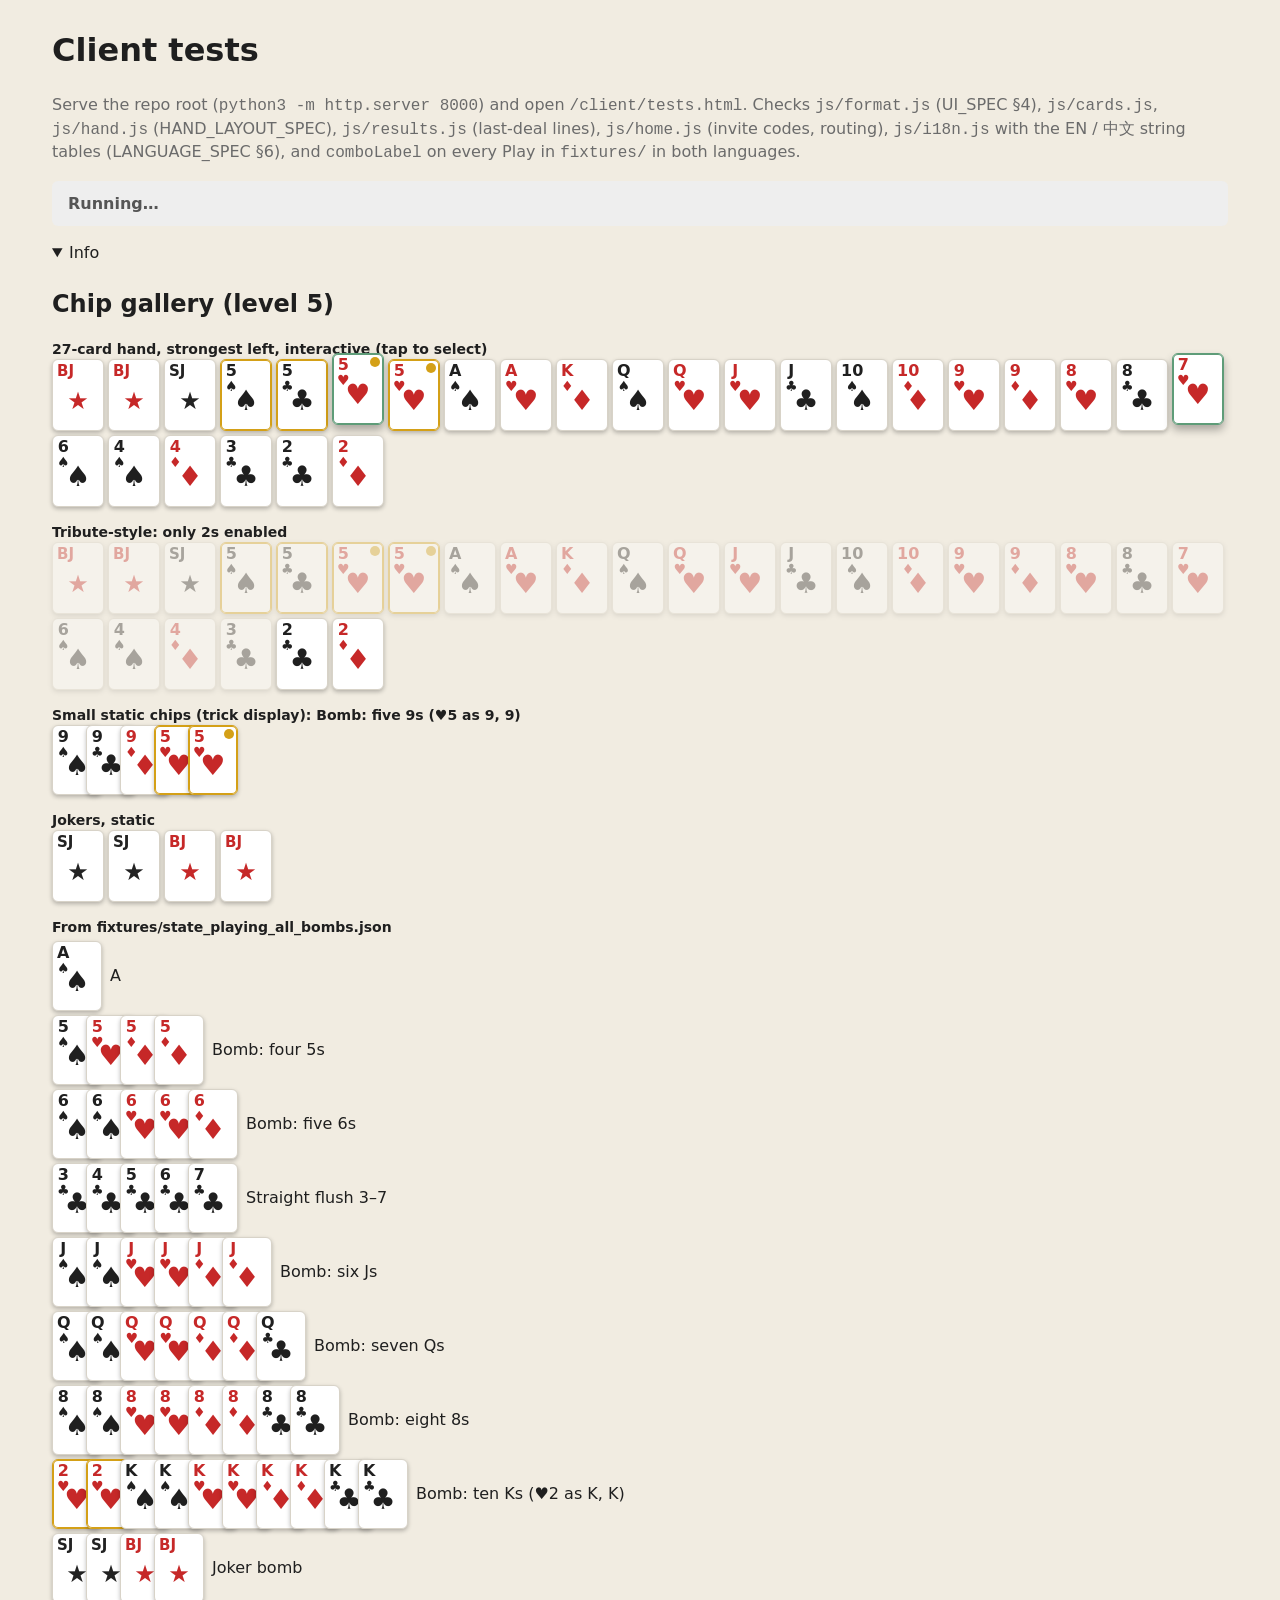
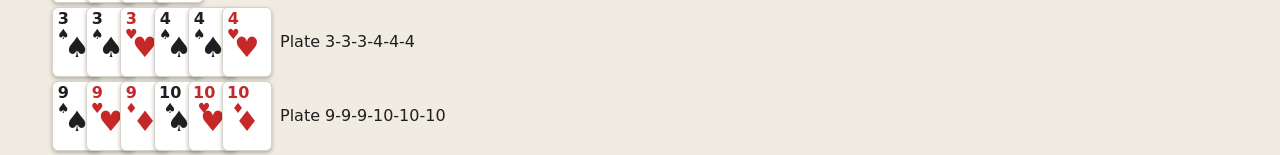
==== client/tests.html @ 1852e893 "Guandan server and web client (v1) A self-hostable Guandan (掼蛋) server: one Rust binary with the bro" ====
<!doctype html>
<html lang="en">
<head>
  <meta charset="utf-8">
  <meta name="viewport" content="width=device-width, initial-scale=1">
  <title>Guandan client tests</title>
  <link rel="stylesheet" href="style.css">
  <style>
    /* tests.html only — not part of the client. */
    #summary { padding: 12px 16px; border-radius: 6px; font-weight: 700; margin-bottom: 12px; }
    #summary.pass { background: #d9f2dc; color: #1b5e20; }
    #summary.fail { background: #fbdada; color: #8e1b1b; }
    #summary.running { background: #eee; color: #555; }
    #failures li { color: #8e1b1b; margin-bottom: 4px; white-space: pre-wrap; word-break: break-word; }
    #info { color: #555; font-size: 13px; }
    #info li { white-space: pre-wrap; word-break: break-word; }
    section.gallery { margin-top: 24px; }
    section.gallery h3 { margin: 16px 0 0; font-size: 14px; }
  </style>
</head>
<body>
<div id="app">
  <h1>Client tests</h1>
  <p class="muted">Serve the repo root (<code>python3 -m http.server 8000</code>) and open
    <code>/client/tests.html</code>. Checks <code>js/format.js</code> (UI_SPEC §4),
    <code>js/cards.js</code>, <code>js/hand.js</code> (HAND_LAYOUT_SPEC), <code>js/results.js</code> (last-deal lines), <code>js/home.js</code> (invite codes, routing), <code>js/i18n.js</code> with the EN / 中文 string tables (LANGUAGE_SPEC §6), and <code>comboLabel</code> on every Play in <code>fixtures/</code> in both languages.</p>
  <div id="summary" class="running">Running…</div>
  <ol id="failures"></ol>
  <details open><summary>Info</summary><ul id="info"></ul></details>
  <section class="gallery" id="gallery"><h2>Chip gallery (level 5)</h2></section>
</div>

<script type="module">
import {
  rankLabel, cardLabel, comboLabel, comboOnlyLabel, dealStartLine, returnsLine, nextActiveSeat, seatName,
  sortHand, sortOrder, isLevelCard, isWildcard, placeLabel, seatAt,
  teamName, seatDirection, cardCorner, teamRelative,
} from "./js/format.js";
import { initLang, getLang, setLang, langTag, t, list } from "./js/i18n.js";
import { EN } from "./js/strings_en.js";
import { ZH } from "./js/strings_zh.js";
import { cardChip, cardRow } from "./js/cards.js";
import {
  reconcileIds, buildLayout, dealKeyOf, groupToggle,
  groupSelected, ungroupSelected, resetGroups, onClassified, onNewState,
} from "./js/hand.js";
import { store } from "./js/store.js";
import { lastDealSummary } from "./js/results.js";
import { parseRoomCode, codeFromInput, routeFromPath, inviteLink, CODE_ALPHABET } from "./js/home.js";

// Every fixture in fixtures/ (see fixtures/README.md). All are scanned for
// Plays and DealStarts; a missing file is reported as a failure — keep this
// list in sync when fixtures are added or renamed.
const FIXTURES = [
  "choose_reading",
  "classified",
  "client_classify",
  "client_choose_seat",
  "client_join",
  "client_join_reconnect",
  "client_pass",
  "client_pay_tribute",
  "client_play",
  "client_play_declared",
  "client_new_match",
  "client_reset_deal",
  "client_return_tribute",
  "client_set_ready",
  "client_take_back",
  "client_update_settings",
  "joined",
  "kicked",
  "rejected",
  "rejected_name_taken",
  "rejected_seats_locked",
  "state_lobby",
  "state_lobby_between_deals",
  "state_lobby_dropped_to_two",
  "state_lobby_match_won",
  "state_lobby_not_ready",
  "state_playing",
  "state_playing_all_bombs",
  "state_playing_anti_tribute",
  "state_playing_can_take_back",
  "state_playing_first_deal",
  "state_playing_lead_jiefeng",
  "state_playing_took_back",
  "state_playing_your_turn",
  "state_tribute",
  "state_tribute_pay",
  "state_tribute_waiting",
];
// Fixtures that must contain at least one Play (or declared combo).
const EXPECT_PLAYS = new Set([
  "choose_reading", "classified", "client_play_declared", "state_playing", "state_playing_all_bombs",
  "state_playing_first_deal", "state_playing_anti_tribute", "state_playing_lead_jiefeng",
  "state_playing_can_take_back", "state_playing_took_back",
  "state_lobby_between_deals", "state_lobby_dropped_to_two", "state_lobby_match_won",
]);
// Exact labels expected somewhere in a fixture (spot checks against real data).
const EXPECT_LABELS = {
  choose_reading: ["Full house, 9s", "Bomb: five 9s (wildcard as 9, 9)"],
  state_playing: ["Pair of 9s"],
  state_playing_all_bombs: [
    "Bomb: four 5s",
    "Straight flush",           // prefix match, see below
    "Bomb: ten Ks (♥2 as K, K)",
    "Joker bomb",
  ],
  state_lobby_between_deals: ["Pair of 7s", "Pair of Ks"],
  state_lobby_match_won: ["Big Joker"],
};

// ---------- tiny assert harness ----------
const failures = [];
const info = [];
let passed = 0;

function eq(actual, expected, what) {
  const a = JSON.stringify(actual);
  const e = JSON.stringify(expected);
  if (a === e) { passed++; return; }
  failures.push(`${what}\n    expected ${e}\n    got      ${a}`);
  console.assert(false, what, { expected, actual });
}
function ok(cond, what) {
  if (cond) { passed++; return; }
  failures.push(what);
  console.assert(false, what);
}

// ---------- builders ----------
const S = (rank, suit) => ({ Standard: { rank, suit } });
const SJ = { Joker: "Small" };
const BJ = { Joker: "Big" };
const R = (rank) => ({ Rank: rank });
const play = (combo, wildcard_as = []) => ({ cards: [], combo, wildcard_as });

// The checks below are in English unless a block says otherwise (the
// Chinese blocks set "zh" and switch back). Never saved to storage.
setLang("en", { save: false });

// ---------- rankLabel / cardLabel ----------
const RANKS = ["Two", "Three", "Four", "Five", "Six", "Seven", "Eight", "Nine", "Ten", "Jack", "Queen", "King", "Ace"];
eq(RANKS.map(rankLabel), ["2", "3", "4", "5", "6", "7", "8", "9", "10", "J", "Q", "K", "A"], "rankLabel all ranks");
eq(cardLabel(S("Ten", "Heart")), "10♥", "cardLabel 10♥");
eq(cardLabel(S("Ace", "Spade")), "A♠", "cardLabel A♠");
eq(cardLabel(S("Three", "Club")), "3♣", "cardLabel 3♣");
eq(cardLabel(S("Queen", "Diamond")), "Q♦", "cardLabel Q♦");
eq(cardLabel(SJ), "SJ", "cardLabel SJ");
eq(cardLabel(BJ), "BJ", "cardLabel BJ");
eq([cardCorner(S("Ten", "Heart")), cardCorner(S("Queen", "Club")), cardCorner(SJ), cardCorner(BJ), cardCorner(null)],
  ["10", "Q", "SJ", "BJ", "?"], "cardCorner: rank / SJ / BJ / unknown");

// ---------- isLevelCard / isWildcard ----------
eq(isLevelCard(S("Five", "Spade"), "Five"), true, "isLevelCard 5♠ @5");
eq(isLevelCard(S("Five", "Heart"), "Five"), true, "isLevelCard 5♥ @5");
eq(isLevelCard(S("Six", "Spade"), "Five"), false, "isLevelCard 6♠ @5");
eq(isLevelCard(SJ, "Five"), false, "isLevelCard SJ @5");
eq(isWildcard(S("Five", "Heart"), "Five"), true, "isWildcard 5♥ @5");
eq(isWildcard(S("Five", "Diamond"), "Five"), false, "isWildcard 5♦ @5");
eq(isWildcard(S("Six", "Heart"), "Five"), false, "isWildcard 6♥ @5");
eq(isWildcard(BJ, "Five"), false, "isWildcard BJ @5");

// ---------- comboLabel: every §4.3 row ----------
const COMBOS = [
  [{ Single: R("Nine") }, "9"],
  [{ Single: R("Ten") }, "10"],
  [{ Single: "SmallJoker" }, "Small Joker"],
  [{ Single: "BigJoker" }, "Big Joker"],
  [{ Pair: R("Nine") }, "Pair of 9s"],
  [{ Pair: "SmallJoker" }, "Pair of Small Jokers"],
  [{ Pair: "BigJoker" }, "Pair of Big Jokers"],
  [{ Triple: "Nine" }, "Three 9s"],
  [{ FullHouse: { triple: "Nine" } }, "Full house, 9s"],
  [{ Straight: { top: "Nine" } }, "Straight 5–9"],
  [{ Straight: { top: "Five" } }, "Straight A–5"],
  [{ Straight: { top: "Six" } }, "Straight 2–6"],
  [{ Straight: { top: "Ace" } }, "Straight 10–A"],
  [{ Tube: { top: "Nine" } }, "Tube 7-7-8-8-9-9"],
  [{ Tube: { top: "Three" } }, "Tube A-A-2-2-3-3"],
  [{ Tube: { top: "Ace" } }, "Tube Q-Q-K-K-A-A"],
  [{ Plate: { top: "Nine" } }, "Plate 8-8-8-9-9-9"],
  [{ Plate: { top: "Two" } }, "Plate A-A-A-2-2-2"],
  [{ Plate: { top: "Ace" } }, "Plate K-K-K-A-A-A"],
  [{ Bomb: { OfAKind: { size: 4, rank: "Nine" } } }, "Bomb: four 9s"],
  [{ Bomb: { OfAKind: { size: 5, rank: "Nine" } } }, "Bomb: five 9s"],
  [{ Bomb: { OfAKind: { size: 10, rank: "Ten" } } }, "Bomb: ten 10s"],
  [{ Bomb: { StraightFlush: { top: "Nine" } } }, "Straight flush 5–9"],
  [{ Bomb: { StraightFlush: { top: "Five" } } }, "Straight flush A–5"],
  [{ Bomb: "Jokers" }, "Joker bomb"],
];
for (const [combo, expected] of COMBOS) {
  eq(comboLabel(play(combo), "Five"), expected, `comboLabel ${JSON.stringify(combo)}`);
  eq(comboOnlyLabel(combo), expected, `comboOnlyLabel ${JSON.stringify(combo)}`);
}
// wildcard_as suffix (§4.3, §3.5 examples)
eq(comboLabel(play({ Straight: { top: "Eight" } }, ["Four"]), "Five"), "Straight 4–8 (♥5 as 4)", "wildcard suffix, one");
eq(comboLabel(play({ Bomb: { OfAKind: { size: 5, rank: "Nine" } } }, ["Nine", "Nine"]), "Five"),
  "Bomb: five 9s (♥5 as 9, 9)", "wildcard suffix, two");
eq(comboLabel(play({ Pair: R("Ten") }, ["Ten"]), "Jack"), "Pair of 10s (♥J as 10)", "wildcard suffix at level J");
eq(comboLabel(play({ Single: R("Four") }, ["Four"]), null), "4 (wildcard as 4)", "wildcard suffix without level");
eq(comboLabel(play({ FullHouse: { triple: "Nine" } }, []), "Five"), "Full house, 9s", "empty wildcard_as → no suffix");
ok(comboLabel(play({ Mystery: 1 }), "Five").includes("?"), "unknown combo → contains ?");

// ---------- seatAt: all 4 seats ----------
const POS = ["bottom", "right", "top", "left"];
eq(POS.map((p) => seatAt(0, p)), [0, 1, 2, 3], "seatAt you=0");
eq(POS.map((p) => seatAt(1, p)), [1, 2, 3, 0], "seatAt you=1");
eq(POS.map((p) => seatAt(2, p)), [2, 3, 0, 1], "seatAt you=2");
eq(POS.map((p) => seatAt(3, p)), [3, 0, 1, 2], "seatAt you=3");

// ---------- placeLabel ----------
eq([0, 1, 2, 3].map(placeLabel), ["1st", "2nd", "3rd", "4th"], "placeLabel");

// ---------- seatName / dealStartLine (§4.4) ----------
const SEATS = [
  { display_name: "Josey", connected: true },
  { display_name: "Alex", connected: true },
  { display_name: "Sam", connected: true },
  { display_name: "Robin", connected: false },
];
eq(seatName(SEATS, 2), "Sam", "seatName from SeatInfo");
eq(seatName(["A", "B", "C", "D"], 3), "D", "seatName from strings");
eq(seatName([{ display_name: null, connected: false }], 0), "Seat 0", "seatName empty seat");
eq(dealStartLine({ FirstDeal: { revealed: S("Seven", "Club"), leader: 2 } }, SEATS),
  "First deal: 7♣ was turned up — Sam holds it and leads.", "dealStartLine FirstDeal");
eq(dealStartLine({ AntiTribute: { leader: 1 } }, SEATS),
  "Anti-tribute (both Big Jokers held) — no tribute. Alex leads.", "dealStartLine AntiTribute");
eq(dealStartLine({ Tribute: { leader: 0, exchanges: [
  { payer: 0, receiver: 1, tribute: SJ, returned: S("Three", "Club") },
  { payer: 2, receiver: 3, tribute: S("Five", "Club"), returned: S("Four", "Diamond") },
] } }, SEATS),
  "Josey paid Alex SJ, got back 3♣; Sam paid Robin 5♣, got back 4♦. Josey leads.", "dealStartLine Tribute (double)");
eq(dealStartLine({ Tribute: { leader: 3, exchanges: [
  { payer: 3, receiver: 0, tribute: BJ, returned: S("Two", "Spade") },
] } }, SEATS),
  "Robin paid Josey BJ, got back 2♠. Robin leads.", "dealStartLine Tribute (single)");

// ---------- returnsLine (GAME_PAGE_V3_SPEC §3) ----------
eq(returnsLine({ Tribute: { leader: 0, exchanges: [
  { payer: 0, receiver: 1, tribute: SJ, returned: S("Three", "Club") },
  { payer: 2, receiver: 3, tribute: S("Five", "Club"), returned: S("Four", "Diamond") },
] } }, SEATS),
  "Returns: Alex → Josey 3♣, Robin → Sam 4♦", "returnsLine double: receiver → payer, returned card");
eq(returnsLine({ Tribute: { leader: 3, exchanges: [
  { payer: 3, receiver: 0, tribute: BJ, returned: S("Two", "Spade") },
] } }, SEATS), "Returns: Josey → Robin 2♠", "returnsLine single");
eq(returnsLine({ FirstDeal: { revealed: S("Seven", "Club"), leader: 2 } }, SEATS), "", "returnsLine FirstDeal → empty");
eq(returnsLine({ AntiTribute: { leader: 1 } }, SEATS), "", "returnsLine AntiTribute → empty");
eq(returnsLine(null, SEATS), "", "returnsLine null → empty");

// ---------- nextActiveSeat (GAME_PAGE_V3_SPEC §4) ----------
{
  const n = (k) => ({ Exact: k });
  eq(nextActiveSeat(0, [n(5), "MoreThanTen", n(3), n(8)], []), 1, "nextActiveSeat: plain seat + 1");
  eq(nextActiveSeat(3, [n(5), n(4), n(3), n(8)], []), 0, "nextActiveSeat: wraps 3 → 0");
  eq(nextActiveSeat(0, [n(5), n(0), n(3), n(8)], [1]), 2, "nextActiveSeat: skips a seat that went out");
  eq(nextActiveSeat(0, [n(5), n(0), n(3), n(8)], []), 2, "nextActiveSeat: 0 cards counts as out");
  eq(nextActiveSeat(0, [n(5), n(4), n(3), n(8)], [1]), 2, "nextActiveSeat: finish order counts as out");
  eq(nextActiveSeat(1, [n(0), n(4), n(0), n(8)], [0, 2]), 3, "nextActiveSeat: skips two");
  eq(nextActiveSeat(1, [n(0), n(4), n(0), n(0)], [0, 2, 3]), null, "nextActiveSeat: nobody else in → null");
  eq(nextActiveSeat(null, [], []), null, "nextActiveSeat: no turn → null");
}

// ---------- sortHand (HAND_LAYOUT_SPEC §2: strongest left) ----------
const HAND = [
  S("Five", "Diamond"), BJ, S("Three", "Club"), S("Ace", "Spade"), S("Five", "Heart"),
  SJ, S("Nine", "Diamond"), S("Two", "Heart"), S("Five", "Spade"), S("Nine", "Spade"), S("Three", "Club"),
];
const labels = (cards) => cards.map(cardLabel);
eq(labels(sortHand(HAND, "Five")),
  ["BJ", "SJ", "5♠", "5♦", "5♥", "A♠", "9♠", "9♦", "3♣", "3♣", "2♥"],
  "sortHand @5: jokers, level cards (wildcard last), then A…2");
eq(labels(sortHand(HAND, "Two")),
  ["BJ", "SJ", "2♥", "A♠", "9♠", "9♦", "5♠", "5♥", "5♦", "3♣", "3♣"], "sortHand @2 (level rank before A)");
eq(labels(sortHand([S("Ten", "Diamond"), S("Ten", "Club"), S("Ten", "Heart"), S("Ten", "Spade")], "Five")),
  ["10♠", "10♥", "10♣", "10♦"], "sortHand within a rank: ♠ ♥ ♣ ♦");
eq(labels(sortHand(HAND, null)),
  ["BJ", "SJ", "A♠", "9♠", "9♦", "5♠", "5♥", "5♦", "3♣", "3♣", "2♥"], "sortHand without a level: natural strength");
eq(sortOrder(HAND, "Five").slice(0, 3), [1, 5, 8], "sortOrder returns indices into the hand");
eq(sortOrder(HAND, "Five").slice(8, 10), [2, 10], "sortOrder stable for duplicates");
eq(sortOrder(HAND, "Five", "runs"), sortOrder(HAND, "Five"), "sortOrder ignores an extra (old mode) argument");
eq(labels(HAND)[0], "5♦", "sortHand does not mutate its input");

// ---------- cards.js (DOM) ----------
{
  const chip = cardChip(S("Five", "Heart"), "Five");
  ok(chip.classList.contains("chip-level") && chip.classList.contains("chip-wild"), "wildcard chip has level + wild classes");
  eq(chip.getAttribute("title"), "wildcard", "wildcard chip tooltip");
  eq(chip.textContent, "5♥♥", "wildcard chip text: corner rank + suit, then the center pip");
  ok(chip.querySelector(".chip-wild-dot") !== null, "wildcard chip has the gold dot");
  const lvl = cardChip(S("Five", "Spade"), "Five");
  ok(lvl.classList.contains("chip-level") && !lvl.classList.contains("chip-wild"), "level chip: gold, no badge");
  ok(lvl.querySelector(".chip-wild-dot") === null, "level chip (not wild): no gold dot");
  ok(cardChip(S("Nine", "Diamond"), "Five").classList.contains("chip-red"), "♦ is red");
  ok(cardChip(S("Nine", "Club"), "Five").classList.contains("chip-black"), "♣ is black");
  ok(cardChip(SJ, "Five").classList.contains("chip-joker-small"), "SJ chip class");
  eq(cardChip(BJ, "Five").textContent, "BJ★", "BJ chip text: corner BJ + center star, no JOKER word");
  ok(cardChip(BJ, "Five").classList.contains("chip-joker-big"), "BJ chip class");
  eq(cardChip(SJ, "Five").tagName, "SPAN", "static chip is a span");

  const toggled = [];
  const row = cardRow(HAND, "Five", {
    selected: new Set([4]),
    enabled: (card, i) => i !== 1,
    onToggle: (i) => toggled.push(i),
    order: sortOrder(HAND, "Five"),
  });
  const buttons = [...row.querySelectorAll("button.chip")];
  eq(buttons.length, HAND.length, "cardRow renders every card as a button");
  eq(buttons.map((b) => b.getAttribute("aria-label").replace(" (wildcard)", "")),
    labels(sortHand(HAND, "Five")), "cardRow follows `order`");
  buttons[buttons.length - 1].click(); // 2♥ (rightmost) = HAND index 7
  eq(toggled, [7], "cardRow onToggle gets the index into cards, not the display position");
  const selected = buttons.filter((b) => b.classList.contains("is-selected")).map((b) => b.getAttribute("aria-label"));
  eq(selected, ["5♥ (wildcard)"], "cardRow selected by index");
  const disabled = buttons.filter((b) => b.disabled).map((b) => b.getAttribute("aria-label"));
  eq(disabled, ["BJ"], "cardRow enabled=false → disabled");
  eq(cardRow([SJ, BJ], null).querySelectorAll("button").length, 0, "cardRow without onToggle is static");
}

// ---------- hand.js: reconcileIds (HAND_LAYOUT_SPEC §3.4) ----------
{
  const H0 = [S("Nine", "Spade"), S("Two", "Club"), S("Nine", "Spade"), BJ];
  const first = reconcileIds([], null, H0, 0);
  eq(first, { ids: ["c0", "c1", "c2", "c3"], nextId: 4 }, "reconcileIds: fresh ids for a new hand");
  // One 9♠ played: the earliest id (c0) stays with the remaining 9♠.
  const H1 = [S("Two", "Club"), S("Nine", "Spade"), BJ];
  eq(reconcileIds(first.ids, H0, H1, 4), { ids: ["c1", "c0", "c3"], nextId: 4 },
    "reconcileIds: duplicate keeps the earliest unmatched id; order follows the new hand");
  // Both 9♠ still there but reordered, plus new cards (an A♥ and a third 9♠).
  const H2 = [S("Nine", "Spade"), BJ, S("Ace", "Heart"), S("Nine", "Spade"), S("Nine", "Spade"), S("Two", "Club")];
  eq(reconcileIds(first.ids, H0, H2, 4), { ids: ["c0", "c3", "c4", "c2", "c5", "c1"], nextId: 6 },
    "reconcileIds: duplicates matched in order, new cards get fresh ids");
  eq(reconcileIds(first.ids, H0, [], 4), { ids: [], nextId: 4 }, "reconcileIds: empty new hand");
  eq(reconcileIds(first.ids, H0, H0, 4).ids, first.ids, "reconcileIds: unchanged hand keeps ids");
}

// ---------- hand.js: buildLayout (§2, §3.2) ----------
{
  // Level Five. Index:    0          1                2                 3   4                 5
  const HL = [S("Three", "Club"), S("Five", "Heart"), S("Ace", "Diamond"), SJ, S("Five", "Diamond"), BJ,
  //  6                 7                 8                  9                 10                 11
    S("Five", "Spade"), S("Two", "Heart"), S("Ace", "Spade"), S("Six", "Club"), S("Three", "Spade"), S("Four", "Diamond")];
  const ids = HL.map((_, i) => `c${i}`);
  const show = (cols) => cols.map((c) => c.kind === "stack"
    ? c.handIndices.map((i) => cardLabel(HL[i])).join(" ")
    : `[${c.groupId}: ${c.handIndices.map((i) => cardLabel(HL[i])).join(" ")}]`);

  eq(show(buildLayout(HL, ids, [], "Five")),
    ["BJ", "SJ", "5♠ 5♦ 5♥", "A♠ A♦", "6♣", "4♦", "3♠ 3♣", "2♥"],
    "buildLayout: BJ, SJ, level stack (♠♥♣♦, wildcard last), then A…2 skipping the level rank");
  ok(buildLayout(HL, ids, [], "Five").every((c) => c.kind === "stack"), "buildLayout: no groups → only stacks");
  eq(show(buildLayout(HL, ids, [], "Two")),
    ["BJ", "SJ", "2♥", "A♠ A♦", "6♣", "5♠ 5♥ 5♦", "4♦", "3♠ 3♣"],
    "buildLayout at level 2: 2s after SJ, 5♥ not a wildcard");
  eq(show(buildLayout(HL, ids, [], "Ace")),
    ["BJ", "SJ", "A♠ A♦", "6♣", "5♠ 5♥ 5♦", "4♦", "3♠ 3♣", "2♥"],
    "buildLayout at level A: A right after SJ, no gap");

  const groups = [
    { groupId: "g1", cardIds: ["c0", "c10", "c7"], bomb: false, requestId: 1 },     // 3 3 2 (oldest non-bomb)
    { groupId: "g2", cardIds: ["c6", "c4", "c1", "c2"], bomb: true, requestId: 2 }, // 5 5 5* A (older bomb)
    { groupId: "g3", cardIds: ["c3", "c5", "gone"], bomb: true, requestId: 3 },     // jokers (newest bomb); unknown id ignored
    { groupId: "g4", cardIds: ["c11"], bomb: null, requestId: 4 },                   // pending → right
    { groupId: "g5", cardIds: ["nope"], bomb: true, requestId: 5 },                  // nothing in hand → no column
  ];
  const cols = buildLayout(HL, ids, groups, "Five");
  eq(show(cols), ["[g3: SJ BJ]", "[g2: A♦ 5♠ 5♦ 5♥]", "A♠", "6♣", "[g1: 2♥ 3♠ 3♣]", "[g4: 4♦]"],
    "buildLayout: bomb groups left (newest first), stacks, other groups right (oldest first); grouped cards leave stacks; "
    + "unclassified groups are one column, weakest on top (level rank above A, wildcard last)");
  const g2 = cols.find((c) => c.groupId === "g2");
  eq([g2.kind, g2.bomb], ["group", true], "buildLayout: group column shape");
  eq(cols.find((c) => c.groupId === "g4").bomb, null, "buildLayout: pending group keeps bomb null");
  eq(Object.keys(g2).sort(), ["bomb", "groupId", "handIndices", "kind", "readings"], "buildLayout: group column fields");
  const all = cols.flatMap((c) => c.handIndices).sort((a, b) => a - b);
  eq(all, HL.map((_, i) => i), "buildLayout: every hand index appears exactly once");
  eq(buildLayout(HL, ids, [{ groupId: "g1", cardIds: ["c0"], bomb: false }, { groupId: "g2", cardIds: ["c0", "c8"], bomb: false }], "Five")
    .filter((c) => c.kind === "group").map((c) => c.handIndices), [[0], [8]], "buildLayout: a card in two groups goes to the first");
  eq(buildLayout([], [], groups, "Five"), [], "buildLayout: empty hand");
}

// ---------- hand.js: order inside a group column (§3.2) ----------
{
  // One group holding the whole hand, classified as `readings`; returns the
  // group column's cards top (base) to bottom.
  const order = (hand, level, readings) => {
    const ids = hand.map((_, i) => `c${i}`);
    const col = buildLayout(hand, ids, [{ groupId: "g1", cardIds: ids, bomb: false, readings }], level)
      .find((c) => c.kind === "group");
    return col.handIndices.map((i) => cardLabel(hand[i])).join(" ");
  };
  const play = (combo, wildcard_as = []) => [{ cards: [], combo, wildcard_as }];

  const fh = [S("Four", "Spade"), S("Nine", "Diamond"), S("Four", "Heart"), S("Nine", "Spade"), S("Nine", "Club")];
  eq(order(fh, "Two", play({ FullHouse: { triple: "Nine" } })), "9♠ 9♣ 9♦ 4♠ 4♥",
    "group order: full house = triple (base) then pair");
  eq(order(fh, "Two", null), "4♠ 4♥ 9♠ 9♣ 9♦", "group order: same cards unclassified → by strength");
  // Level 2: ♥2 stands in for a 9 → it goes with the triple (last, as the wildcard).
  const fhWild = [S("Four", "Club"), S("Two", "Heart"), S("Nine", "Diamond"), S("Four", "Diamond"), S("Nine", "Spade")];
  eq(order(fhWild, "Two", play({ FullHouse: { triple: "Nine" } }, ["Nine"])), "9♠ 9♦ 2♥ 4♣ 4♦",
    "group order: full house wildcard sits with the rank it stands for");
  // Several readings: the first one decides.
  eq(order(fh, "Two", [...play({ FullHouse: { triple: "Nine" } }), ...play({ Bomb: { OfAKind: { size: 5, rank: "Nine" } } })]),
    "9♠ 9♣ 9♦ 4♠ 4♥", "group order: the first reading decides");

  const tube = [S("Five", "Club"), S("Three", "Diamond"), S("Four", "Spade"), S("Five", "Spade"), S("Three", "Heart"), S("Four", "Heart")];
  eq(order(tube, "Two", play({ Tube: { top: "Five" } })), "3♥ 3♦ 4♠ 4♥ 5♠ 5♣", "group order: tube 33-44-55 smallest to biggest");
  const tubeLow = [S("Three", "Club"), S("Ace", "Spade"), S("Two", "Diamond"), S("Three", "Heart"), S("Two", "Spade"), S("Ace", "Club")];
  eq(order(tubeLow, "Nine", play({ Tube: { top: "Three" } })), "A♠ A♣ 2♠ 2♦ 3♥ 3♣", "group order: A-low tube AA-22-33 starts with the A");
  const plateLow = [S("Two", "Club"), S("Ace", "Spade"), S("Two", "Heart"), S("Ace", "Diamond"), S("Two", "Spade"), S("Ace", "Heart")];
  eq(order(plateLow, "Nine", play({ Plate: { top: "Two" } })), "A♠ A♥ A♦ 2♠ 2♥ 2♣", "group order: A-low plate AAA-222 starts with the A");

  const aLow = [S("Three", "Spade"), S("Ace", "Diamond"), S("Five", "Club"), S("Two", "Heart"), S("Four", "Diamond")];
  eq(order(aLow, "Seven", play({ Straight: { top: "Five" } })), "A♦ 2♥ 3♠ 4♦ 5♣", "group order: A-low straight A-2-3-4-5");
  eq(order(aLow, "Seven", null), "2♥ 3♠ 4♦ 5♣ A♦", "group order: same cards unclassified → A last");
  const aHigh = [S("Ace", "Spade"), S("Ten", "Spade"), S("King", "Spade"), S("Jack", "Spade"), S("Queen", "Spade")];
  eq(order(aHigh, "Two", play({ Bomb: { StraightFlush: { top: "Ace" } } })), "10♠ J♠ Q♠ K♠ A♠",
    "group order: straight flush 10-A smallest to biggest");

  // Level 2: 5 6 ♥2 8 9 with ♥2 as the 7.
  const wildRun = [S("Nine", "Spade"), S("Two", "Heart"), S("Five", "Spade"), S("Eight", "Club"), S("Six", "Diamond")];
  eq(order(wildRun, "Two", play({ Straight: { top: "Nine" } }, ["Seven"])), "5♠ 6♦ 2♥ 8♣ 9♠",
    "group order: a wildcard sits at the rank it substitutes (wildcard_as)");
  eq(order(wildRun, "Two", []), "5♠ 6♦ 8♣ 9♠ 2♥", "group order: empty readings → by strength (level 2 above 9)");
  // Level 10: ♥10 plays as itself (wildcard_as empty) → at the 10's place.
  const selfRun = [S("Queen", "Club"), S("Ten", "Heart"), S("Eight", "Spade"), S("Jack", "Diamond"), S("Nine", "Club")];
  eq(order(selfRun, "Ten", play({ Straight: { top: "Queen" } })), "8♠ 9♣ 10♥ J♦ Q♣",
    "group order: a wildcard not in wildcard_as sits at the level rank's place in the run");
  // Tube 99-1010-JJ at level 10 with two wildcards: one as a J, one as itself.
  const twoWild = [S("Jack", "Spade"), S("Ten", "Heart"), S("Nine", "Club"), S("Ten", "Heart"), S("Nine", "Diamond"), S("Ten", "Club")];
  eq(order(twoWild, "Ten", play({ Tube: { top: "Jack" } }, ["Jack"])), "9♣ 9♦ 10♣ 10♥ J♠ 10♥",
    "group order: wildcards consume one wildcard_as entry each; the rest sit at the level rank");

  const mixed = [BJ, S("Five", "Heart"), S("Ace", "Spade"), S("Five", "Spade"), S("Two", "Club"), SJ, S("Five", "Diamond")];
  const byStrength = "2♣ A♠ 5♠ 5♦ 5♥ SJ BJ";
  eq(order(mixed, "Five", null), byStrength, "group order: unclassified (readings null) → 2 … A, level (♠♥♣♦, wildcard last), SJ, BJ");
  eq(order(mixed, "Five", []), byStrength, "group order: not a legal combo (empty readings) → by strength");
  eq(order([S("Nine", "Diamond"), S("Nine", "Spade")], "Five", play({ Pair: { Rank: "Nine" } })), "9♠ 9♦",
    "group order: other combos → by strength, ♠ before ♦");
}

// ---------- hand.js: dealKeyOf ----------
const inGame = (phase) => ({
  type: "State", your_seat: 0, seats: [],
  room: { InGame: { team_levels: ["Five", "Three"], a_attempts: [0, 0], declaring: "A", card_counts: [27, 27, 27, 27], phase } },
});
{
  const tribute = inGame({ Tribute: { your_hand: [], level: "Five", your_task: null, duties: [
    { payer: 2, receiver: 3, paid: true, tribute: null, returned: false },
    { payer: 0, receiver: 1, paid: false, tribute: null, returned: false },
  ] } });
  const playingSameDeal = inGame({ Playing: { your_hand: [], level: "Five", turn: 0, trick: [], last_trick: null, finish_order: [],
    deal_start: { Tribute: { exchanges: [
      { payer: 0, receiver: 1, tribute: SJ, returned: S("Three", "Club") },
      { payer: 2, receiver: 3, tribute: S("Five", "Club"), returned: S("Four", "Diamond") },
    ], leader: 0 } } } });
  const k = dealKeyOf(tribute);
  ok(typeof k === "string" && k.length > 0, "dealKeyOf Tribute → string");
  eq(dealKeyOf(playingSameDeal), k, "dealKeyOf: Tribute and Playing of the same deal share a key");
  eq(dealKeyOf(structuredClone(playingSameDeal)), k, "dealKeyOf is stable");
  const firstDeal = inGame({ Playing: { your_hand: [], level: "Two", turn: 0, trick: [], last_trick: null, finish_order: [],
    deal_start: { FirstDeal: { revealed: S("Seven", "Club"), leader: 2 } } } });
  const anti = inGame({ Playing: { your_hand: [], level: "Five", turn: 0, trick: [], last_trick: null, finish_order: [],
    deal_start: { AntiTribute: { leader: 1 } } } });
  ok(new Set([k, dealKeyOf(firstDeal), dealKeyOf(anti)]).size === 3, "dealKeyOf: different deal starts → different keys");
  const antiNext = structuredClone(anti);
  antiNext.room.InGame.team_levels = ["Seven", "Three"];
  ok(dealKeyOf(antiNext) !== dealKeyOf(anti), "dealKeyOf: same deal_start, different team levels → different key");
  eq(dealKeyOf({ type: "State", room: { Lobby: {} } }), null, "dealKeyOf Lobby → null");
  eq(dealKeyOf(null), null, "dealKeyOf null");
}

// ---------- hand.js: groupToggle (GAME_PAGE_V3_SPEC §2, group edge tap) ----------
{
  const sorted = (set) => [...set].sort((a, b) => a - b);
  const before = new Set([1]);
  eq(sorted(groupToggle(before, [3, 4, 5])), [1, 3, 4, 5], "groupToggle: none selected → adds all, keeps the rest");
  eq(sorted(before), [1], "groupToggle does not mutate its input");
  eq(sorted(groupToggle(new Set([1, 4]), [3, 4, 5])), [1, 3, 4, 5], "groupToggle: some selected → selects all");
  eq(sorted(groupToggle(new Set([1, 3, 4, 5]), [3, 4, 5])), [1], "groupToggle: all selected → deselects them only");
  eq(sorted(groupToggle(new Set([2]), [])), [2], "groupToggle: no usable cards → unchanged");
}

// ---------- hand.js: group state ops (store + sessionStorage) ----------
// Not connected, so send() only logs each Classify (dir "out (dropped…)");
// the tests read them back from store.log. The store is restored afterwards.
{
  const saved = {
    state: store.state, selected: store.selected, handIds: store.handIds, nextCardId: store.nextCardId,
    groups: store.groups, dealKey: store.dealKey, nextRequestId: store.nextRequestId, log: store.log, toast: store.toast,
  };
  const clearSaved = () => { try { sessionStorage.removeItem("guandan.hand"); } catch { /* ignore */ } };
  clearSaved();
  const playing = (hand, levels = ["Five", "Three"]) => {
    const s = inGame({ Playing: { your_hand: hand, level: "Five", turn: 0, trick: [], last_trick: null, finish_order: [],
      deal_start: { AntiTribute: { leader: 0 } } } });
    s.room.InGame.team_levels = levels;
    return s;
  };
  const sent = () => store.log.filter((l) => l.msg?.type === "Classify").map((l) => l.msg);
  // What net.js will do (H3): store.state = next, then onNewState(prev, next).
  const apply = (next) => { const prev = store.state; store.state = next; onNewState(prev, next); };
  const bombReading = { cards: [], combo: { Bomb: { OfAKind: { size: 4, rank: "Nine" } } }, wildcard_as: [] };

  // hand: 0:9♠ 1:9♥ 2:9♣ 3:9♦ 4:3♣ 5:3♣ 6:BJ
  const hand0 = [S("Nine", "Spade"), S("Nine", "Heart"), S("Nine", "Club"), S("Nine", "Diamond"), S("Three", "Club"), S("Three", "Club"), BJ];
  store.state = null; store.selected = new Set(); store.log = [];
  store.handIds = []; store.groups = []; store.dealKey = null; store.nextCardId = 0; store.nextRequestId = 1;
  apply(playing(hand0));
  eq(store.handIds, ["c0", "c1", "c2", "c3", "c4", "c5", "c6"], "onNewState: new deal → fresh ids");
  eq(store.dealKey, dealKeyOf(playing(hand0)), "onNewState sets dealKey");

  store.selected = new Set([0, 1, 2, 3]);
  groupSelected();
  eq(store.groups.map((g) => [g.groupId, g.cardIds, g.bomb, g.requestId]), [["g1", ["c0", "c1", "c2", "c3"], null, 1]],
    "groupSelected creates a pending group");
  eq(store.selected.size, 0, "groupSelected clears the selection");
  eq(sent(), [{ type: "Classify", request_id: 1, cards: hand0.slice(0, 4) }], "groupSelected sends Classify with the group's cards");

  store.selected = new Set([4, 5]); // the two 3♣
  groupSelected();
  onClassified({ type: "Classified", request_id: 1, readings: [bombReading] });
  onClassified({ type: "Classified", request_id: 2, readings: [{ cards: [], combo: { Pair: { Rank: "Three" } }, wildcard_as: [] }] });
  eq(store.groups.map((g) => [g.groupId, g.bomb]), [["g1", true], ["g2", false]], "onClassified: a Bomb reading → bomb true, else false");
  eq(store.groups[1].readings.length, 1, "onClassified stores the readings");
  eq(buildLayout(hand0, store.handIds, store.groups, "Five").map((c) => c.groupId ?? "stack"),
    ["g1", "stack", "g2"], "layout from the store: bomb group left, other group right");

  // 9♦ (from g1) + one 3♣ (from g2) regrouped: both source groups break up,
  // only the selected cards form the new group, nothing is re-classified.
  store.selected = new Set([3, 4]);
  groupSelected();
  eq(store.groups.map((g) => [g.groupId, g.cardIds, g.bomb, g.requestId]), [["g3", ["c3", "c4"], null, 3]],
    "groupSelected breaks up every group a selected card came from");
  eq(sent().map((m) => m.request_id), [1, 2, 3], "groupSelected classifies only the new group");
  eq(buildLayout(hand0, store.handIds, store.groups, "Five").map((c) => c.kind === "stack" ? c.handIndices : c.groupId),
    [[6], [0, 1, 2], [5], "g3"], "broken-up groups' other cards go back to their stacks");
  onClassified({ type: "Classified", request_id: 1, readings: [bombReading] });
  eq(store.groups[0].bomb, null, "onClassified ignores a reply for a broken-up group");
  onClassified({ type: "Classified", request_id: 3, readings: [] });
  eq([store.groups[0].bomb, store.groups[0].readings], [false, []], "onClassified: empty readings → bomb false");

  store.selected = new Set([0, 1, 2]); // 9♠ 9♥ 9♣, none grouped
  groupSelected();
  eq(store.groups.map((g) => [g.groupId, g.cardIds]), [["g3", ["c3", "c4"]], ["g4", ["c0", "c1", "c2"]]],
    "groupSelected leaves groups without a selected card alone");
  onClassified({ type: "Classified", request_id: 4, readings: [{ cards: [], combo: { Triple: "Nine" }, wildcard_as: [] }] });

  // 9♥ and one 3♣ are played: g4 (had 9♥) breaks up; g3 keeps both its cards
  // (the played 3♣ was the other, identical one); nothing is re-classified.
  const before = sent().length;
  const hand1 = [S("Nine", "Spade"), S("Nine", "Club"), S("Nine", "Diamond"), S("Three", "Club"), BJ];
  apply(playing(hand1));
  eq(store.handIds, ["c0", "c2", "c3", "c4", "c6"], "onNewState reconciles ids (earliest duplicate id kept)");
  eq(store.groups.map((g) => [g.groupId, g.cardIds]), [["g3", ["c3", "c4"]]], "onNewState breaks up a group that lost a card");
  eq(sent().length, before, "onNewState sends no Classify");
  eq(buildLayout(hand1, store.handIds, store.groups, "Five").map((c) => c.kind === "stack" ? c.handIndices : c.groupId),
    [[4], [0, 1], "g3"], "the broken-up group's remaining cards are back in their stack");

  store.selected = new Set([0, 1]); // 9♠ 9♣
  groupSelected();
  onClassified({ type: "Classified", request_id: store.groups[1].requestId,
    readings: [{ cards: [], combo: { Pair: { Rank: "Nine" } }, wildcard_as: [] }] });

  // Page refresh: fresh store, same deal → restored from sessionStorage.
  const snapshot = JSON.stringify(store.groups.map((g) => [g.groupId, g.cardIds, g.bomb]));
  store.state = null; store.handIds = []; store.groups = []; store.dealKey = null; store.nextCardId = 0; store.nextRequestId = 1;
  apply(playing(hand1));
  eq(JSON.stringify(store.groups.map((g) => [g.groupId, g.cardIds, g.bomb])), snapshot, "refresh restores groups for the same deal");
  eq(store.handIds, ["c0", "c2", "c3", "c4", "c6"], "refresh restores card ids");
  eq(store.nextCardId, 7, "refresh restores the card id counter");
  ok(store.nextRequestId > Math.max(...store.groups.map((g) => g.requestId ?? 0)), "refresh keeps request ids ahead of restored ones");

  const firstGroup = store.groups[0].groupId;
  store.selected = new Set([4]); // BJ, not grouped
  ungroupSelected();
  eq(store.groups.length, 2, "ungroupSelected with no grouped card selected changes nothing");
  store.selected = new Set([0, 4]); // 9♠ is in the second group
  ungroupSelected();
  eq(store.groups.map((g) => g.groupId), [firstGroup], "ungroupSelected dissolves the group containing a selected card");
  eq(store.selected.size, 0, "ungroupSelected clears the selection");
  store.selected = new Set([1]);
  resetGroups();
  eq([store.groups.length, [...store.selected]], [0, [1]], "resetGroups dissolves all, keeps the selection");

  store.selected = new Set([0]);
  groupSelected();
  apply(playing(hand1, ["Seven", "Three"])); // next deal (different key)
  eq([store.groups.length, store.handIds], [0, ["c0", "c1", "c2", "c3", "c4"]], "new deal resets groups and ids");
  store.selected = new Set([0]);
  groupSelected();
  // Every deal ends in the lobby (LOBBY_FLOW_SPEC §6.1): that resets the hand.
  apply({ type: "State", your_seat: 0, seats: [], room: { Lobby: { ready: [false, false, false, false] } } });
  eq([store.dealKey, store.groups.length, store.handIds.length], [null, 0, 0], "Lobby: everything reset");
  apply(playing(hand1, ["Seven", "Three"])); // same key as before the lobby (e.g. a reset deal)
  eq(store.groups.length, 0, "Lobby → Playing starts fresh (storage was cleared)");

  clearSaved();
  Object.assign(store, saved);
}

// ---------- comboLabel on every Play in the fixtures ----------

// Collect every Play ({cards, combo, wildcard_as}) and every non-null
// `declared` Combo in a JSON value, with the nearest known deal level.
function collectPlays(node, level, path, out) {
  if (Array.isArray(node)) {
    node.forEach((v, i) => collectPlays(v, level, `${path}[${i}]`, out));
    return out;
  }
  if (!node || typeof node !== "object") return out;
  if (typeof node.level === "string") level = node.level;
  const before = node.summary && node.summary.before;
  if (before && Array.isArray(before.team_levels)) {
    level = before.team_levels[before.declaring === "B" ? 1 : 0] ?? level;
  }
  if (Array.isArray(node.cards) && "combo" in node && Array.isArray(node.wildcard_as)) {
    out.push({ play: node, level, path });
  }
  if (Array.isArray(node.cards) && node.declared && typeof node.declared === "object") {
    out.push({ play: { cards: node.cards, combo: node.declared, wildcard_as: [] }, level, path: `${path}.declared` });
  }
  for (const [k, v] of Object.entries(node)) collectPlays(v, level, `${path}.${k}`, out);
  return out;
}

// Self-check of the walker on a hand-made message (TECH_SPEC §4 examples).
{
  const sample = {
    type: "State",
    room: { InGame: { phase: { Playing: {
      level: "Five",
      trick: [
        { Played: { seat: 1, play: { cards: [S("Nine", "Spade"), S("Nine", "Club")], combo: { Pair: R("Nine") }, wildcard_as: [] } } },
        { Passed: { seat: 2 } },
      ],
    } } } },
  };
  const found = collectPlays(sample, null, "$", []);
  eq(found.map((f) => [f.path, f.level]), [["$.room.InGame.phase.Playing.trick[0].Played.play", "Five"]], "walker finds a nested Play + level");
  const reading = {
    type: "ChooseReading", cards: [],
    options: [
      { cards: [], combo: { FullHouse: { triple: "Nine" } }, wildcard_as: [] },
      { cards: [], combo: { Bomb: { OfAKind: { size: 5, rank: "Nine" } } }, wildcard_as: ["Nine", "Nine"] },
    ],
  };
  eq(collectPlays(reading, null, "$", []).length, 2, "walker finds ChooseReading options");
  const declared = { type: "Play", cards: [], declared: { Bomb: { OfAKind: { size: 5, rank: "Nine" } } } };
  eq(collectPlays(declared, null, "$", []).length, 1, "walker finds a declared combo");
  eq(collectPlays({ type: "Play", cards: [], declared: null }, null, "$", []).length, 0, "walker skips declared: null");
  const over = { summary: { before: { team_levels: ["Two", "Five"], declaring: "B" } },
    final_trick: [{ Played: { seat: 3, play: { cards: [BJ], combo: { Single: "BigJoker" }, wildcard_as: [] } } }] };
  eq(collectPlays(over, null, "$", [])[0].level, "Five", "walker derives level from summary.before");
}

async function checkFixtures() {
  for (const name of FIXTURES) {
    const url = new URL(`../fixtures/${name}.json`, document.baseURI);
    let json;
    try {
      const res = await fetch(url, { cache: "no-store" });
      if (!res.ok) {
        failures.push(`fixture missing: ${name}.json (HTTP ${res.status})`);
        continue;
      }
      json = JSON.parse(await res.text());
    } catch (e) {
      failures.push(`fixture ${name}.json could not be loaded/parsed: ${e.message}`);
      continue;
    }
    const plays = collectPlays(json, null, "$", []);
    info.push(`${name}.json: ${plays.length} play(s)`);
    if (EXPECT_PLAYS.has(name)) ok(plays.length > 0, `fixture ${name}.json: expected at least one Play, found none`);
    const labelsHere = [];
    if (name === "state_playing_all_bombs") galleryPlays(name, plays);
    for (const { play: p, level, path } of plays) {
      const label = comboLabel(p, level);
      labelsHere.push(label);
      ok(isClean(label), `fixture ${name}.json ${path}: comboLabel → ${JSON.stringify(label)} for ${JSON.stringify(p.combo)}`);
      info.push(`  ${path}: ${label}   [${p.cards.map(cardLabel).join(" ")}]`);
      for (const c of p.cards) ok(isClean(cardLabel(c)), `fixture ${name}.json ${path}: cardLabel ${JSON.stringify(c)}`);
    }
    for (const want of EXPECT_LABELS[name] || []) {
      ok(labelsHere.some((l) => l === want || l.startsWith(want + " ")),
        `fixture ${name}.json: expected a play labelled ${JSON.stringify(want)}; got ${JSON.stringify(labelsHere)}`);
    }
    // dealStartLine on every real DealStart.
    for (const { dealStart, seats, path } of collectDealStarts(json, null, "$", [])) {
      const line = dealStartLine(dealStart, seats);
      ok(isClean(line) && !line.includes("Seat "), `fixture ${name}.json ${path}: dealStartLine → ${JSON.stringify(line)}`);
      info.push(`  ${path}: ${line}`);
      // The returns notice (GAME_PAGE_V3_SPEC §3): only for a tribute deal.
      const returns = returnsLine(dealStart, seats);
      if (dealStart.Tribute) {
        ok(isClean(returns) && !returns.includes("Seat "), `fixture ${name}.json ${path}: returnsLine → ${JSON.stringify(returns)}`);
      } else {
        eq(returns, "", `fixture ${name}.json ${path}: returnsLine is empty without a tribute`);
      }
    }
  }
}

const isClean = (s) => typeof s === "string" && s.length > 0 && !s.includes("?") && !s.includes("undefined");

// Every `deal_start` in a JSON value, with the nearest `seats` array.
function collectDealStarts(node, seats, path, out) {
  if (Array.isArray(node)) {
    node.forEach((v, i) => collectDealStarts(v, seats, `${path}[${i}]`, out));
    return out;
  }
  if (!node || typeof node !== "object") return out;
  if (Array.isArray(node.seats)) seats = node.seats;
  if (node.deal_start) out.push({ dealStart: node.deal_start, seats, path: `${path}.deal_start` });
  for (const [k, v] of Object.entries(node)) collectDealStarts(v, seats, `${path}.${k}`, out);
  return out;
}

// ---------- chip gallery (visual check, not asserted) ----------
function gallery() {
  const g = document.getElementById("gallery");
  const h = (t) => { const e = document.createElement("h3"); e.textContent = t; return e; };
  const full = [
    S("Three", "Club"), S("Four", "Diamond"), S("Four", "Spade"), S("Seven", "Heart"), S("Nine", "Heart"),
    S("Nine", "Diamond"), S("Ten", "Spade"), S("Jack", "Club"), S("Queen", "Heart"), S("King", "Diamond"),
    S("Ace", "Spade"), S("Ace", "Heart"), S("Two", "Club"), S("Two", "Diamond"), S("Six", "Spade"),
    S("Eight", "Club"), S("Eight", "Heart"), S("Ten", "Diamond"), S("Jack", "Heart"), S("Queen", "Spade"),
    S("Five", "Club"), S("Five", "Heart"), S("Five", "Heart"), S("Five", "Spade"), SJ, BJ, BJ,
  ];
  const sel = new Set([3, 21]);
  const holder = document.createElement("div");
  const draw = () => {
    holder.replaceChildren(cardRow(full, "Five", {
      selected: sel,
      onToggle: (i) => { sel.has(i) ? sel.delete(i) : sel.add(i); draw(); },
      order: sortOrder(full, "Five"),
    }));
  };
  draw();
  g.append(h("27-card hand, strongest left, interactive (tap to select)"), holder);
  g.append(h("Tribute-style: only 2s enabled"),
    cardRow(full, "Five", { enabled: (c) => c.Standard && c.Standard.rank === "Two", onToggle: () => {}, order: sortOrder(full, "Five") }));
  g.append(h("Small static chips (trick display): Bomb: five 9s (♥5 as 9, 9)"),
    cardRow([S("Nine", "Spade"), S("Nine", "Club"), S("Nine", "Diamond"), S("Five", "Heart"), S("Five", "Heart")], "Five", { small: true }));
  g.append(h("Jokers, static"), cardRow([SJ, SJ, BJ, BJ], "Five"));
}

// Real plays from a fixture, as small chips + label (visual check).
function galleryPlays(name, plays) {
  const g = document.getElementById("gallery");
  const h = document.createElement("h3");
  h.textContent = `From fixtures/${name}.json`;
  g.append(h);
  for (const { play: p, level } of plays) {
    const line = document.createElement("div");
    line.style.cssText = "display:flex;gap:8px;align-items:center;flex-wrap:wrap;margin-top:4px";
    const text = document.createElement("span");
    text.textContent = comboLabel(p, level);
    line.append(cardRow(p.cards, level, { small: true }), text);
    g.append(line);
  }
}

// onClassified with the real server reply (fixtures/classified.json: 5♥ 5♥
// 9♠ 9♦ 9♦ at level 5 → full house or five-9s bomb) → the group is a bomb.
async function checkClassifiedFixture() {
  const [classify, classified] = await Promise.all(["client_classify", "classified"].map(async (name) =>
    (await fetch(new URL(`../fixtures/${name}.json`, document.baseURI), { cache: "no-store" })).json()));
  const saved = { groups: store.groups, dealKey: store.dealKey };
  store.dealKey = null; // persist() then only clears storage
  store.groups = [
    { groupId: "g1", cardIds: ["a"], bomb: null, readings: null, requestId: classify.request_id },
    { groupId: "g2", cardIds: ["b"], bomb: null, readings: null, requestId: classify.request_id + 1 },
  ];
  eq(classified.request_id, classify.request_id, "classified.json answers client_classify.json");
  onClassified(classified);
  eq(store.groups.map((g) => g.bomb), [true, null], "onClassified(classified.json): full house or bomb → bomb true; other group untouched");
  eq(store.groups[0].readings.length, 2, "onClassified(classified.json) keeps both readings");
  Object.assign(store, saved);
}

// ---------- teamName / teamRelative / seatDirection (LOBBY_LOOK_SPEC §1, LANGUAGE_SPEC §1) ----------
{
  eq([teamName("A"), teamName("B")], ["North-South", "East-West"], "teamName A/B");
  eq([teamRelative("A", "A"), teamRelative("B", "A"), teamRelative("A", "B"), teamRelative("B", "B")],
    ["Us", "Them", "Them", "Us"], "teamRelative: your team → Us, the other → Them");
  eq([0, 1, 2, 3].map(seatDirection), ["South", "East", "North", "West"], "seatDirection 0..3 (counterclockwise play)");
  eq([teamName("C"), seatDirection(4), teamRelative("C", "A")], ["?", "?", "?"],
    "team / direction helpers: unknown → ?");
  // A seat's direction belongs to its team's name (0 & 2 → A, 1 & 3 → B).
  ok([0, 1, 2, 3].every((seat) => teamName(seat % 2 === 0 ? "A" : "B").includes(seatDirection(seat))),
    "seatDirection matches its team's teamName");
}

// ---------- i18n: the string tables (LANGUAGE_SPEC §4.2, §6) ----------

// A sample of the parameters each function-valued key takes (the English
// counterpart's), used to call it in both languages. Keep in step with
// strings_en.js: a function key without a sample fails below.
const T = "North-South";
const STRING_SAMPLES = {
  "common.aTries": { n: 1 },
  "main.lookingFor": { code: "XYZ234" },
  "main.joiningAs": { name: "Josey" },
  "home.errCodeInvalid": { typed: "abc", length: 6 },
  "gone.noGame": { code: "XYZ234" },
  "lobby.waitingMore": { n: 2 },
  "lobby.notReady": { names: ["foo", "qux"] },
  "results.matchWon": { team: T },
  "results.wins": { team: T, finish: "1-2" },
  "results.finalDeal": { headline: "Team North-South wins 1-2" },
  "results.place": { name: "Alex", place: "1st" },
  "results.places": { places: ["Alex 1st", "Sam 2nd"] },
  "results.placesParen": { places: "Alex 1st, Sam 2nd" },
  "results.level": { team: T, from: "6", to: "8" },
  "results.levelYours": { team: T, from: "6", to: "8" },
  "results.droppedToTwo": { team: T },
  "results.aAttemptFailed": { team: T, n: 2 },
  "table.sideAria": { team: T, mine: true, level: "8", declaring: true, tries: 1 },
  "table.pennantTitle": { level: "5" },
  "table.pennantAria": { level: "5" },
  "table.you": { name: "Josey" },
  "table.leads": { name: "Josey" },
  "table.jiefeng": { a: "Josey", b: "Sam" },
  "play.waitingFor": { name: "Josey" },
  "play.selected": { n: 3 },
  "tribute.taskPay": { name: "Alex" },
  "tribute.taskReturn": { name: "Alex" },
  "tribute.waitingPay": { names: "Josey and Sam" },
  "tribute.waitingReturn": { names: "Alex" },
  "cards.wildcardAria": { card: "5♥" },
  "net.tookBack": { name: "Josey" },
  "team.named": { team: T },
  "seat.fallback": { n: 3 },
  "combo.plural": { rank: "9" },
  "combo.pair": { face: "9s" },
  "combo.triple": { rank: "9s" },
  "combo.fullHouse": { rank: "9s" },
  "combo.straight": { span: "5–9" },
  "combo.tube": { run: "7-7-8-8-9-9" },
  "combo.plate": { run: "8-8-8-9-9-9" },
  "combo.bomb": { size: "five", rank: "9s" },
  "combo.straightFlush": { span: "5–9" },
  "combo.wildcardAs": { wild: "♥5", ranks: ["9", "9"] },
  "combo.wildcardAsNoLevel": { ranks: ["4"] },
  "deal.firstDeal": { card: "7♣", name: "Sam" },
  "deal.antiTribute": { name: "Alex" },
  "deal.exchange": { payer: "Josey", receiver: "Alex", tribute: "SJ", returned: "3♣" },
  "deal.tribute": { exchanges: ["Josey paid Alex SJ, got back 3♣"], name: "Josey" },
  "deal.returnPart": { from: "Alex", to: "Josey", card: "3♣" },
  "deal.returns": { parts: ["Alex → Josey 3♣"] },
};
{
  const enKeys = Object.keys(EN).sort();
  const zhKeys = Object.keys(ZH).sort();
  eq(enKeys.filter((k) => !(k in ZH)), [], "strings: every EN key is in ZH");
  eq(zhKeys.filter((k) => !(k in EN)), [], "strings: every ZH key is in EN");
  eq(enKeys.filter((k) => typeof EN[k] !== typeof ZH[k]), [], "strings: each key is a string in both or a function in both");
  eq(enKeys.filter((k) => !["string", "function"].includes(typeof EN[k])), [], "strings: values are strings or functions");
  const fnKeys = enKeys.filter((k) => typeof EN[k] === "function");
  eq(fnKeys.filter((k) => !(k in STRING_SAMPLES)), [], "strings: every function key has a sample in tests.html");
  eq(Object.keys(STRING_SAMPLES).filter((k) => typeof EN[k] !== "function"), [], "strings: no stale samples");
  for (const [lang, table] of [["en", EN], ["zh", ZH]]) {
    for (const k of fnKeys) {
      let out;
      try { out = table[k](STRING_SAMPLES[k] ?? {}); } catch (e) { out = `threw ${e}`; }
      ok(isClean(out), `strings ${lang} ${k}(${JSON.stringify(STRING_SAMPLES[k])}) → ${JSON.stringify(out)}`);
    }
    // Only the "text after the bold names" may be empty.
    eq(enKeys.filter((k) => table[k] === "" && k !== "lobby.waitingForPost"), [], `strings ${lang}: no empty strings`);
  }
  // A few English values reproduce today's text exactly.
  eq([EN["lobby.waitingMore"]({ n: 1 }), EN["lobby.waitingMore"]({ n: 3 })],
    ["Waiting for 1 more player", "Waiting for 3 more players"], "strings en: waitingMore plural");
  eq(EN["table.sideAria"]({ team: "East-West", mine: false, level: "5", declaring: false, tries: null }),
    "Team East-West: level 5", "strings en: sideAria, not yours, not declaring, not at A");
  eq(ZH["table.sideAria"]({ team: "南北方", mine: true, level: "A", declaring: true, tries: 1 }),
    "南北方（我方）：A级，主打，打A 1/3", "strings zh: sideAria");
  eq([ZH["results.wins"]({ team: "东西方", finish: "1-2" }), ZH["results.wins"]({ team: "东西方", finish: "1-3" })],
    ["东西方获胜（1-2，双下）", "东西方获胜（1-3）"], "strings zh: results.wins, 双下 for a 1-2");
  eq([EN["tribute.taskPay"]({ name: null }), ZH["tribute.taskPay"]({ name: null })],
    ["Your task: choose a card to pay as tribute.", "请选择一张牌进贡。"], "strings: taskPay without a name");
}

// ---------- i18n: t() and list() ----------
{
  setLang("en", { save: false });
  eq(t("play.selected", { n: 2 }), "2 selected", "t: English function value");
  eq(t("no.such.key"), "?no.such.key?", "t: unknown key → ?key?");
  ok(typeof t("lobby.notReady") === "string", "t: a function that needs params → a string, no throw");
  eq(t("lobby.notReady"), "?lobby.notReady?", "t: a function that throws → ?key?");
  eq([list([]), list(["a"]), list(["a", "b"]), list(["a", "b", "c"])], ["", "a", "a and b", "a, b and c"], "list en");
  setLang("zh", { save: false });
  eq(getLang(), "zh", "setLang(zh, no save) → getLang");
  eq(langTag(), "zh-Hans", "langTag zh");
  eq(t("play.selected", { n: 2 }), "已选 2 张", "t: Chinese function value");
  EN["test.onlyInEnglish"] = "english fallback";
  eq(t("test.onlyInEnglish"), "english fallback", "t: key missing in ZH → English");
  delete EN["test.onlyInEnglish"];
  eq([list(["foo"]), list(["foo", "qux"]), list(["foo", "qux", "你"])], ["foo", "foo和qux", "foo、qux和你"], "list zh");
  eq(setLang("fr", { save: false }), false, "setLang: unknown language → false");
  eq(getLang(), "zh", "setLang: unknown language keeps the current one");
  setLang("en", { save: false });
  eq(langTag(), "en", "langTag en");
}

// ---------- i18n: choosing the language (LANGUAGE_SPEC §3) ----------
{
  const store_ = (v) => ({ getItem: (k) => (k === "guandan.lang" ? v : null) });
  const throwing = { getItem: () => { throw new Error("blocked"); } };
  const choose = (search, stored, languages) =>
    initLang({ search, storage: typeof stored === "string" || stored === null ? store_(stored) : stored, languages });
  eq(choose("?lang=zh", "en", ["en-US"]), "zh", "initLang: ?lang=zh beats storage and browser");
  eq(choose("?lang=en", "zh", ["zh-CN"]), "en", "initLang: ?lang=en beats storage and browser");
  eq(choose("?debug=1&lang=zh", null, ["en-US"]), "zh", "initLang: ?lang= among other params");
  eq(choose("?lang=fr", "zh", ["en-US"]), "zh", "initLang: unknown ?lang= ignored → storage");
  eq(choose("", "zh", ["en-US"]), "zh", "initLang: storage beats the browser (zh)");
  eq(choose("", "en", ["zh-CN"]), "en", "initLang: storage beats the browser (en)");
  eq(choose("", "de", ["zh-CN"]), "zh", "initLang: unknown stored value ignored → browser");
  eq(choose("", null, ["zh-TW", "en"]), "zh", "initLang: zh-TW → Chinese");
  eq(choose("", null, ["zh-CN"]), "zh", "initLang: zh-CN → Chinese");
  eq(choose("", null, ["zh"]), "zh", "initLang: zh → Chinese");
  eq(choose("", null, ["en-US", "zh-CN"]), "en", "initLang: en-US first → English");
  eq(choose("", null, ["fr-FR"]), "en", "initLang: other languages → English");
  eq(choose("", null, []), "en", "initLang: no browser language → English");
  eq(choose("", throwing, ["zh-CN"]), "zh", "initLang: storage that throws → browser, no throw");
  eq(getLang(), "zh", "initLang sets the current language");
  setLang("en", { save: false });
}

// ---------- format.js in Chinese (LANGUAGE_SPEC §6) ----------
{
  setLang("zh", { save: false });
  eq(comboLabel(play({ Pair: R("Nine") }), "Five"), "对9", "zh comboLabel pair");
  eq(comboLabel(play({ Bomb: { OfAKind: { size: 5, rank: "Nine" } } }), "Five"), "五炸（9）", "zh comboLabel five-bomb");
  eq(comboLabel(play({ FullHouse: { triple: "Nine" } }), "Five"), "三带二（9）", "zh comboLabel full house");
  eq(comboLabel(play({ Bomb: "Jokers" }), "Five"), "天王炸", "zh comboLabel joker bomb");
  eq(comboLabel(play({ Bomb: { OfAKind: { size: 5, rank: "Nine" } } }, ["Nine", "Nine"]), "Five"),
    "五炸（9）（♥5 当 9、9）", "zh comboLabel wildcard suffix");
  eq(comboLabel(play({ Single: R("Four") }, ["Four"]), null), "4（逢人配当 4）", "zh wildcard suffix without level");
  eq([comboLabel(play({ Triple: "Nine" }), "Five"), comboLabel(play({ Straight: { top: "Five" } }), "Five"),
    comboLabel(play({ Tube: { top: "Nine" } }), "Five"), comboLabel(play({ Plate: { top: "Nine" } }), "Five"),
    comboLabel(play({ Bomb: { StraightFlush: { top: "Nine" } } }), "Five"),
    comboLabel(play({ Single: "SmallJoker" }), "Five"), comboLabel(play({ Pair: "BigJoker" }), "Five"),
    comboLabel(play({ Bomb: { OfAKind: { size: 10, rank: "Ten" } } }), "Five")],
  ["三个9", "顺子 A–5", "连对 7-7-8-8-9-9", "钢板 8-8-8-9-9-9", "同花顺 5–9", "小王", "对大王", "十炸（10）"],
  "zh comboLabel other kinds");
  for (const [combo] of COMBOS) ok(isClean(comboLabel(play(combo), "Five")), `zh comboLabel ${JSON.stringify(combo)} clean`);
  ok(comboLabel(play({ Mystery: 1 }), "Five").includes("?"), "zh unknown combo → contains ?");
  eq([0, 1, 2, 3].map(placeLabel), ["头游", "二游", "三游", "末游"], "zh placeLabel");
  eq([cardLabel(SJ), cardLabel(BJ), cardCorner(SJ), cardCorner(BJ)], ["小王", "大王", "小", "大"], "zh joker cardLabel / cardCorner");
  eq([cardLabel(S("Ten", "Heart")), cardCorner(S("Ten", "Heart"))], ["10♥", "10"], "zh standard card unchanged");
  eq([0, 1, 2, 3].map(seatDirection), ["南家", "东家", "北家", "西家"], "zh seatDirection");
  eq([teamName("A"), teamName("B")], ["南北方", "东西方"], "zh teamName");
  eq([teamRelative("A", "A"), teamRelative("B", "A")], ["我方", "对方"], "zh teamRelative");
  eq(seatName([{ display_name: null }], 0), "0号座位", "zh seatName empty seat");
  eq(returnsLine({ Tribute: { leader: 0, exchanges: [
    { payer: 0, receiver: 1, tribute: SJ, returned: S("Three", "Club") },
    { payer: 2, receiver: 3, tribute: S("Five", "Club"), returned: S("Four", "Diamond") },
  ] } }, SEATS), "还贡：Alex → Josey 3♣，Robin → Sam 4♦", "zh returnsLine");
  for (const ds of [{ FirstDeal: { revealed: S("Seven", "Club"), leader: 2 } }, { AntiTribute: { leader: 1 } },
    { Tribute: { leader: 3, exchanges: [{ payer: 3, receiver: 0, tribute: BJ, returned: S("Two", "Spade") }] } }]) {
    ok(isClean(dealStartLine(ds, SEATS)), `zh dealStartLine ${Object.keys(ds)[0]} → ${dealStartLine(ds, SEATS)}`);
  }
  setLang("en", { save: false });
}

// comboLabel in Chinese on every Play in fixtures/ (after the English scan).
async function checkFixturesZh() {
  setLang("zh", { save: false });
  try {
    for (const name of FIXTURES) {
      let json;
      try {
        json = await (await fetch(new URL(`../fixtures/${name}.json`, document.baseURI), { cache: "no-store" })).json();
      } catch { continue; } // reported by the English scan
      for (const { play: p, level, path } of collectPlays(json, null, "$", [])) {
        const label = comboLabel(p, level);
        ok(isClean(label), `zh fixture ${name}.json ${path}: comboLabel → ${JSON.stringify(label)}`);
        for (const c of p.cards) ok(isClean(cardLabel(c)), `zh fixture ${name}.json ${path}: cardLabel ${JSON.stringify(c)}`);
      }
      for (const { dealStart, seats, path } of collectDealStarts(json, null, "$", [])) {
        ok(isClean(dealStartLine(dealStart, seats)), `zh fixture ${name}.json ${path}: dealStartLine`);
        if (dealStart.Tribute) ok(isClean(returnsLine(dealStart, seats)), `zh fixture ${name}.json ${path}: returnsLine`);
      }
    }
  } finally {
    setLang("en", { save: false });
  }
}

// ---------- home.js: invite codes and routing (LOBBY_FLOW_SPEC §5.1, §6.1, §6.2) ----------
{
  eq(CODE_ALPHABET.length, 31, "code alphabet: 31 characters");
  ok(!/[01OIL]/.test(CODE_ALPHABET), "code alphabet has no 0 O 1 I L");
  eq(parseRoomCode("XYZ234"), "XYZ234", "parseRoomCode: valid code");
  eq(parseRoomCode("xyz234"), "XYZ234", "parseRoomCode: lowercase → uppercase");
  eq(parseRoomCode("  abc789 "), "ABC789", "parseRoomCode: trims");
  eq(parseRoomCode("XYZ23"), null, "parseRoomCode: too short");
  eq(parseRoomCode("XYZ2345"), null, "parseRoomCode: too long");
  eq(["XYZ230", "XYZ23O", "XYZ231", "XYZ23I", "XYZ23L"].map(parseRoomCode), [null, null, null, null, null],
    "parseRoomCode: 0 O 1 I L are not code characters");
  eq(parseRoomCode("XY-234"), null, "parseRoomCode: punctuation");
  eq([parseRoomCode(null), parseRoomCode(undefined), parseRoomCode("")], [null, null, null], "parseRoomCode: nothing");

  eq(codeFromInput(" xyz234 "), "XYZ234", "codeFromInput: trims + uppercases");
  eq(codeFromInput("xyz 234"), "XYZ234", "codeFromInput: drops spaces");
  eq(codeFromInput("XYZ-234"), "XYZ234", "codeFromInput: drops dashes");
  eq(codeFromInput("http://192.168.1.5:8080/xyz234"), "XYZ234", "codeFromInput: a pasted invite link");
  eq(codeFromInput("https://example.com/XYZ234/?name=A#x"), "XYZ234", "codeFromInput: link with slash, query, hash");
  eq(codeFromInput(""), "", "codeFromInput: empty");
  eq(codeFromInput("abc"), "ABC", "codeFromInput: not validated (parseRoomCode does that)");

  eq(routeFromPath("/"), { page: "home" }, "routeFromPath: / → home");
  eq(routeFromPath(""), { page: "home" }, "routeFromPath: empty → home");
  eq(routeFromPath("/client/index.html"), { page: "home" }, "routeFromPath: static server's index.html → home");
  eq(routeFromPath("/index.html"), { page: "home" }, "routeFromPath: /index.html → home");
  eq(routeFromPath("/XYZ234"), { page: "room", code: "XYZ234" }, "routeFromPath: /XYZ234 → room");
  eq(routeFromPath("/xyz234"), { page: "room", code: "XYZ234" }, "routeFromPath: lowercase code → uppercase room");
  eq(routeFromPath("/XYZ234/"), { page: "room", code: "XYZ234" }, "routeFromPath: trailing slash");
  eq(routeFromPath("/nope"), { page: "room", code: null, raw: "nope" }, "routeFromPath: one segment, not a code → no such game");
  eq(routeFromPath("/XYZ230"), { page: "room", code: null, raw: "XYZ230" }, "routeFromPath: 0 is not a code character");
  eq(routeFromPath("/a%20b"), { page: "room", code: null, raw: "a b" }, "routeFromPath: decodes the segment");
  eq(routeFromPath("/%E0%A4%A"), { page: "room", code: null, raw: "%E0%A4%A" }, "routeFromPath: bad escape kept raw");
  eq(routeFromPath("/XYZ234/ws"), { page: "home" }, "routeFromPath: deeper paths → home");

  eq(inviteLink("http://localhost:8080", "XYZ234"), "http://localhost:8080/XYZ234", "inviteLink: origin + / + code");
  eq(routeFromPath(new URL(inviteLink("https://g.example", "ABC789")).pathname), { page: "room", code: "ABC789" },
    "inviteLink round-trips through routeFromPath");
}

// ---------- results.js: lastDealSummary (the lobby's Last deal panel) ----------
{
  setLang("en", { save: false });
  eq(lastDealSummary(null, [], 0), null, "lastDealSummary(null) → null (panel hidden)");
  const names = ["Josey", "Alex", "Sam", "Robin"];
  // A 1-2 by team B at level 5.
  const d = lastDealSummary({
    summary: {
      result: { order: [1, 3, 0, 2] },
      before: { team_levels: ["Two", "Five"], declaring: "B", a_attempts: [0, 0] },
      after: { team_levels: ["Two", "Eight"], declaring: "B", a_attempts: [0, 0] },
      dropped_to_two: null, match_winner: null,
    },
    final_trick: [
      { Played: { seat: 3, play: { cards: [S("Nine", "Spade"), S("Five", "Heart")], combo: { Pair: R("Nine") }, wildcard_as: ["Nine"] } } },
      { Passed: { seat: 0 } },
    ],
  }, names, 0);
  eq(d.headline, "Team East-West wins 1-2", "lastDealSummary 1-2 headline");
  eq(d.places, "Alex 1st, Robin 2nd, Josey 3rd, Sam 4th", "lastDealSummary places");
  eq(d.levels, [{ text: "Team East-West: 5 → 8", changed: true }, { text: "Team North-South (you): 2 → 2", changed: false }],
    "lastDealSummary levels, winners first, your team marked");
  eq(d.notes, [], "lastDealSummary: no notes for a plain deal");
  eq(Object.keys(d).sort(), ["headline", "levels", "matchWinner", "notes", "places"],
    "lastDealSummary: no final play (LOBBY_LOOK_SPEC §1)");
  eq(d.matchWinner, null, "lastDealSummary no match winner");
  // Nobody declaring (a match's first deal).
  const first = lastDealSummary({
    summary: {
      result: { order: [0, 1, 3, 2] },
      before: { team_levels: ["Two", "Two"], declaring: null, a_attempts: [0, 0] },
      after: { team_levels: ["Four", "Two"], declaring: "A", a_attempts: [0, 0] },
      dropped_to_two: null, match_winner: null,
    },
    final_trick: [],
  }, names, null);
  eq(first.headline, "Team North-South wins 1-4", "lastDealSummary first deal, 1-4");
  eq(first.levels[0].text, "Team North-South: 2 → 4", "lastDealSummary with no seat: no (you)");
  // The notes name teams by compass too.
  const aceTries = lastDealSummary({
    summary: {
      result: { order: [1, 0, 3, 2] },
      before: { team_levels: ["Ace", "Five"], declaring: "A", a_attempts: [0, 0] },
      after: { team_levels: ["Ace", "Seven"], declaring: "B", a_attempts: [1, 0] },
      dropped_to_two: null, match_winner: null,
    },
  }, names, 1);
  eq(aceTries.notes, [{ text: "Team North-South: A attempt 1 of 3 failed", bad: false }], "lastDealSummary A-attempt note uses the team name");

  // The same summaries in Chinese.
  setLang("zh", { save: false });
  const dZh = lastDealSummary({
    summary: {
      result: { order: [1, 3, 0, 2] },
      before: { team_levels: ["Two", "Five"], declaring: "B", a_attempts: [0, 0] },
      after: { team_levels: ["Two", "Eight"], declaring: "B", a_attempts: [0, 0] },
      dropped_to_two: null, match_winner: null,
    },
  }, names, 0);
  eq(dZh.headline, "东西方获胜（1-2，双下）", "zh lastDealSummary 1-2 headline");
  eq(dZh.places, "Alex 头游，Robin 二游，Josey 三游，Sam 末游", "zh lastDealSummary places");
  eq(dZh.levels.map((l) => l.text), ["东西方：5 → 8", "南北方（我方）：2 → 2"], "zh lastDealSummary levels");
  const aceZh = lastDealSummary({
    summary: {
      result: { order: [1, 0, 3, 2] },
      before: { team_levels: ["Ace", "Five"], declaring: "A", a_attempts: [0, 0] },
      after: { team_levels: ["Ace", "Seven"], declaring: "B", a_attempts: [1, 0] },
      dropped_to_two: null, match_winner: null,
    },
  }, names, 1);
  eq(aceZh.notes, [{ text: "南北方：第1次打A失败（共3次）", bad: false }], "zh lastDealSummary A-attempt note");
  setLang("en", { save: false });
}

// The lobby fixtures (fixtures/README.md) through lastDealSummary.
async function checkLastDealFixtures() {
  const load = async (name) =>
    (await fetch(new URL(`../fixtures/${name}.json`, document.baseURI), { cache: "no-store" })).json();
  const summarize = (msg) => lastDealSummary(msg.room.Lobby.last_deal, msg.seats, msg.your_seat);
  setLang("en", { save: false });

  eq(summarize(await load("state_lobby")), null, "state_lobby: no last deal");

  const between = summarize(await load("state_lobby_between_deals"));
  eq(between.headline, "Team East-West wins 1-3", "state_lobby_between_deals headline");
  eq(between.places, "Alex 1st, Sam 2nd, Robin 3rd, Josey 4th", "state_lobby_between_deals places");
  eq(between.levels.map((l) => l.text), ["Team East-West: 6 → 8", "Team North-South (you): A → A"], "state_lobby_between_deals levels");
  eq(between.notes, [{ text: "Team North-South: A attempt 1 of 3 failed", bad: false }], "state_lobby_between_deals A-attempt line");
  eq(between.matchWinner, null, "state_lobby_between_deals: match not won");

  const dropped = summarize(await load("state_lobby_dropped_to_two"));
  eq(dropped.headline, "Team East-West wins 1-4", "state_lobby_dropped_to_two headline");
  eq(dropped.notes, [{ text: "Team North-South failed at A three times — back to 2.", bad: true }],
    "state_lobby_dropped_to_two: dropped line, no A-attempt line (Decision 24)");
  eq(dropped.levels.map((l) => l.text), ["Team East-West: 9 → 10", "Team North-South (you): A → 2"], "state_lobby_dropped_to_two levels");

  const won = summarize(await load("state_lobby_match_won"));
  eq(won.matchWinner, "A", "state_lobby_match_won: team A won the match");
  eq(won.headline, "Team North-South wins 1-3", "state_lobby_match_won headline");
  eq(won.notes, [], "state_lobby_match_won: no A-attempt line for the match winner");

  setLang("zh", { save: false });
  const droppedZh = summarize(await load("state_lobby_dropped_to_two"));
  eq(droppedZh.notes, [{ text: "南北方三次打A不过，退回2。", bad: true }], "zh state_lobby_dropped_to_two: dropped line");
  eq(summarize(await load("state_lobby_between_deals")).headline, "东西方获胜（1-3）", "zh state_lobby_between_deals headline");
  setLang("en", { save: false });
}

// ---------- report ----------
function report() {
  const summary = document.getElementById("summary");
  if (failures.length === 0) {
    summary.className = "pass";
    summary.textContent = `All ${passed} checks passed`;
  } else {
    summary.className = "fail";
    summary.textContent = `${failures.length} failed, ${passed} passed`;
  }
  document.getElementById("failures").replaceChildren(...failures.map((f) => {
    const li = document.createElement("li"); li.textContent = f; return li;
  }));
  document.getElementById("info").replaceChildren(...info.map((t) => {
    const li = document.createElement("li"); li.textContent = t; return li;
  }));
  document.title = failures.length ? `✗ ${failures.length} failed — client tests` : "✓ passed — client tests";
}

gallery();
checkFixtures().then(checkFixturesZh).then(checkClassifiedFixture).then(checkLastDealFixtures).catch((e) => failures.push(`fixture scan crashed: ${e.stack || e}`)).finally(report);
</script>
</body>
</html>
---- client/style.css ----
/* Guandan client styles (UI_SPEC). One marked section per task — only edit
   your own section (UI_TASKS.md ground rules). Phone breakpoint: 700px.
   The game screen's look (felt table, card faces) is TABLE_LOOK_SPEC; its
   reference design is docs/mockups/table_mockup.html. */

/* === base (U0) === */

:root {
  --bg: #f1ece1;          /* beige page */
  --surface: #ffffff;
  --cream: #fffdf8;       /* header, plates, hand / tribute / result panels */
  --line: #e0d8c6;        /* their light border */
  --btn-border: #cfc8b8;
  --text: #1f1f1f;
  --muted: #6b6b6b;
  --border: #d4d0c6;
  --accent: #2f6fde;
  --accent-text: #ffffff;
  --red: #c62828;         /* ♥ ♦, Big Joker */
  --black: #1f1f1f;       /* ♠ ♣, Small Joker */
  --gold: #d4a017;        /* level-card border, wildcard dot */
  --highlight: #fff4c2;
  --danger: #c62828;
  --ok: #2e7d32;
  --select: #5e9c78;      /* selected hand cards: deeper felt green border */
  --turn: #ffd54f;        /* TURN badge + plate glow */
  --team-a: #7b4bc4;      /* North-South: purple, distinct from the button/"you" blue */
  --team-a-ink: #6a3aab;  /* its text: darker purple, readable */
  --team-b: #d9822b;      /* East-West: orange */
  --team-b-ink: #b0661c;  /* its text: darker orange, readable */
  --felt: #bfe0c8;
  --felt-light: #d6eedb;
  --felt-ink: #24533a;    /* text on the felt */
  --rim: #a8845c;         /* the felt's thin light-walnut border */
  --tap: 40px;            /* minimum tap target (buttons) */
  --radius: 6px;
  --gap: 8px;
}

*, *::before, *::after { box-sizing: border-box; }

html { -webkit-text-size-adjust: 100%; }

body {
  margin: 0;
  background: var(--bg);
  color: var(--text);
  font-family: system-ui, -apple-system, "Segoe UI", Roboto, "Helvetica Neue", Arial,
    "PingFang SC", "Hiragino Sans GB", "Microsoft YaHei", sans-serif;
  font-size: 16px;
  line-height: 1.35;
}

#app {
  max-width: 1200px;
  margin: 0 auto;
  padding: 8px 12px 10px;
}

button {
  min-height: var(--tap);
  min-width: var(--tap);
  padding: 6px 14px;
  font: inherit;
  color: var(--text);
  background: var(--surface);
  border: 1px solid var(--border);
  border-radius: var(--radius);
  cursor: pointer;
}
button:hover:not(:disabled) { border-color: var(--accent); }
button:disabled { opacity: 0.45; cursor: default; }
button.primary {
  background: var(--accent);
  border-color: var(--accent);
  color: var(--accent-text);
}

input[type="text"] {
  min-height: var(--tap);
  padding: 6px 10px;
  font: inherit;
  border: 1px solid var(--border);
  border-radius: var(--radius);
  background: var(--surface);
}

.muted { color: var(--muted); }
.waiting { padding: 24px; text-align: center; color: var(--muted); }

/* === overlays (U0: connection banner, toast, modal, debug toggle) === */

.conn-banner {
  position: sticky;
  top: 0;
  z-index: 30;
  margin: -8px -12px 8px;
  padding: 8px 12px;
  text-align: center;
  background: #fff3cd;
  border-bottom: 1px solid #e0c56e;
  font-weight: 600;
}

.toast {
  position: fixed;
  left: 50%;
  bottom: 88px;
  transform: translateX(-50%);
  z-index: 58; /* above the debug panel */
  max-width: calc(100vw - 32px);
  padding: 10px 16px;
  background: var(--danger);
  color: #fff;
  border-radius: var(--radius);
  box-shadow: 0 4px 16px rgba(0, 0, 0, 0.25);
}

.overlay {
  position: fixed;
  inset: 0;
  z-index: 40;
  display: flex;
  align-items: center;
  justify-content: center;
  padding: 16px;
  background: rgba(0, 0, 0, 0.45);
}
.overlay-box {
  max-width: 480px;
  width: 100%;
  max-height: calc(100vh - 32px);
  overflow: auto;
  padding: 16px;
  background: var(--surface);
  border-radius: var(--radius);
  box-shadow: 0 8px 32px rgba(0, 0, 0, 0.3);
}

.debug-toggle {
  position: fixed;
  top: 8px;
  right: 8px;
  z-index: 60;
  padding: 0;
  font-size: 20px;
  opacity: 0.7;
}
.debug-toggle:hover { opacity: 1; }

/* Language toggle (LANGUAGE_SPEC §2): the "EN | 中文" pill, fixed top-left
   like ≡ on the right, above the banner and overlays. Each half is a
   transparent 40px button (the tap target); the pill is drawn by the
   .lang-seg spans inside, smaller. --lang-inset (in :root below) is the room
   the lobby head and the game ribbon leave for it. */
:root { --lang-inset: 96px; } /* from the viewport's left: 8px + the 85px pill + 3px */
.lang-toggle {
  position: fixed;
  top: 8px;
  left: 8px;
  z-index: 60;
  display: flex;
}
.lang-btn {
  display: flex;
  align-items: center;
  justify-content: center;
  padding: 0;
  background: none;
  border: 0;
  border-radius: 0;
}
.lang-seg {
  display: block;
  width: 100%;
  text-align: center;
  padding: 0 9px;
  line-height: 26px;
  font-size: 13px;
  font-weight: 600;
  white-space: nowrap;
  color: var(--muted);
  background: var(--surface);
  border: 1px solid var(--btn-border);
  border-radius: 14px 0 0 14px;
}
.lang-btn + .lang-btn .lang-seg { border-left: 0; border-radius: 0 14px 14px 0; }
.lang-btn:hover .lang-seg { color: var(--text); }
.lang-btn.is-current .lang-seg { color: var(--accent-text); background: var(--accent); border-color: var(--accent); }
.lang-btn:focus-visible { outline: none; }
.lang-btn:focus-visible .lang-seg { outline: 2px solid var(--accent); outline-offset: 2px; }

/* === debug (U0) === */

.debug-panel {
  position: fixed;
  top: 0;
  right: 0;
  bottom: 0;
  z-index: 55;
  width: min(480px, 45vw);
  overflow: auto;
  padding: 56px 12px 12px;
  background: #1e1e1e;
  color: #e6e6e6;
  font-size: 12px;
  box-shadow: -4px 0 16px rgba(0, 0, 0, 0.3);
}
.debug-panel button { color: var(--text); min-height: 32px; padding: 2px 10px; }
.debug-head { display: flex; justify-content: space-between; align-items: center; margin-bottom: 8px; }
.debug-fixture { margin-bottom: 8px; padding: 6px; background: #333; border-radius: var(--radius); }
.debug-error { color: #ff8a80; margin-top: 4px; }
.debug-meta { color: #aaa; margin-bottom: 4px; }
.debug-panel h4 { margin: 10px 0 4px; }
.debug-panel pre {
  margin: 0;
  padding: 6px;
  background: #111;
  border-radius: 4px;
  white-space: pre-wrap;
  word-break: break-all;
  font-size: 11px;
}
.debug-log { max-height: 40vh; overflow: auto; }

@media (min-width: 700px) {
  body.debug-open #app { margin-right: min(480px, 45vw); }
}

/* === cards (U1; faces per TABLE_LOOK_SPEC §4, §1b) === */

/* A card: white, rounded, rank + suit in the top-left corner, a big pip in
   the middle. Everything is drawn inside the card (level border, selection ring),
   so every card is the same size and nothing overlaps its neighbours. */
.chip {
  position: relative;
  display: inline-block;
  flex: none;
  width: 52px;
  height: 72px;
  min-width: 0;
  min-height: 0;
  margin: 0;
  padding: 0;
  font: inherit;
  font-weight: 700;
  line-height: 1;
  text-align: left;
  color: var(--black);
  background: #fff;
  border: 1px solid #d8d3c8;
  border-radius: 6px;
  box-shadow: 0 2px 4px rgba(0, 0, 0, 0.25);
  user-select: none;
  -webkit-user-select: none;
  -webkit-tap-highlight-color: transparent;
}
.chip-red { color: var(--red); }
.chip-black { color: var(--black); }
.chip-corner {
  position: absolute;
  top: 3px;
  left: 4px;
  display: flex;
  flex-direction: column;
  align-items: center;
  font-size: 16px;
  line-height: 1;
}
/* The suit under the rank is a touch smaller (16px rank / 14px suit). */
.chip-suit { font-size: 0.875em; }
.chip-pip {
  position: absolute;
  inset: 0;
  display: grid;
  place-items: center;
  padding-top: 12px;
  font-size: 28px;
  line-height: 1;
}

/* Jokers: "BJ" / "SJ" in the corner and a star in the middle. */
.chip-joker .chip-corner { top: 4px; font-size: 15px; }
.chip-joker .chip-pip { font-size: 24px; }
.chip-joker-big { color: var(--red); }
.chip-joker-small { color: #222; }

/* Level cards: a gold border drawn inside the card (same width as others). */
.chip-level {
  border-color: var(--gold);
  box-shadow: inset 0 0 0 1px var(--gold), 0 2px 4px rgba(0, 0, 0, 0.25);
}
/* Wildcard (♥ level card): a gold dot in the top-right corner. */
.chip-wild-dot {
  position: absolute;
  top: 3px;
  right: 3px;
  width: 10px;
  height: 10px;
  border-radius: 50%;
  background: var(--gold);
  box-shadow: 0 0 0 1.5px #fff;
}

button.chip { transition: transform 150ms ease-out, box-shadow 150ms ease-out, border-color 150ms ease-out; }
button.chip:hover:not(:disabled) { border-color: var(--accent); }
/* Selected (TABLE_LOOK_SPEC §1c): the card lifts, with a slightly stronger
   shadow and a thin 2px green border (1px border + 1px inset ring, so the
   corner doesn't shift). No tint, no sideways shift. --lift is smaller in a
   tightened stack (hand section) so the card above keeps its corner. */
.chip.is-selected,
button.chip.is-selected:hover:not(:disabled) {
  border-color: var(--select);
  box-shadow: inset 0 0 0 1px var(--select), 0 5px 9px rgba(0, 0, 0, 0.3);
  transform: translateY(calc(-1 * var(--lift, 6px)));
}
@media (prefers-reduced-motion: reduce) {
  button.chip { transition: none; }
}
.chip.is-disabled { opacity: 0.35; cursor: default; }

/* A row of cards. Table-size (small) rows overlap like a fanned play. */
.card-row { display: flex; flex-wrap: wrap; gap: 4px; }
.card-row-small { flex-wrap: nowrap; gap: 0; }
.card-row-small .chip + .chip { margin-left: -16px; }
.chip.chip-small { width: 50px; height: 70px; }

@media (max-width: 699px) {
  .chip { width: 44px; height: 62px; }
  .chip-corner { font-size: 14px; }
  .chip-pip { font-size: 22px; }
  .chip.chip-small { width: 38px; height: 54px; }
  .chip-small .chip-corner { font-size: 13px; }
  .chip-small .chip-pip { font-size: 19px; padding-top: 9px; }
  .chip-small.chip-joker .chip-corner { font-size: 12px; }
  .chip-small .chip-wild-dot { width: 8px; height: 8px; top: 2px; right: 2px; }
  .card-row-small .chip + .chip { margin-left: -13px; }
}

/* === home (LF2 R2: Home, "no game" / "game has ended", LOBBY_FLOW_SPEC §6.1, §6.2) === */

/* One cream card, like the lobby's: name, Create game, "or", invite code +
   Join game. */
.home { display: flex; justify-content: center; padding-top: 10vh; }
.home-card {
  display: flex;
  flex-direction: column;
  width: 100%;
  max-width: 400px;
  padding: 20px;
  background: var(--cream);
  border: 1px solid var(--line);
  border-radius: 10px;
}
.home-title { margin: 0 0 16px; font-size: 28px; }
.home-card > .home-title { display: flex; align-items: center; gap: 10px; }
.home-logo { flex: none; width: 40px; height: 40px; border-radius: 8px; }
.home-label { display: block; margin-bottom: 6px; font-weight: 600; }
.home-card input[type="text"] { width: 100%; min-width: 0; border-color: var(--btn-border); }
.home-card input[aria-invalid="true"] { border-color: var(--danger); }
.home-create {
  min-height: 48px;
  margin-top: 14px;
  border-radius: 10px;
  font-size: 17px;
  font-weight: 700;
}
.home-or {
  display: flex;
  align-items: center;
  gap: 10px;
  margin: 18px 0 14px;
  color: var(--muted);
  font-size: 14px;
}
.home-or::before, .home-or::after { content: ""; flex: 1; border-top: 1px solid var(--line); }
.home-join-row { display: flex; gap: var(--gap); }
.home-join-row input[type="text"] {
  flex: 1;
  font-weight: 700;
  letter-spacing: 0.12em;
  text-transform: uppercase;
}
.home-join-row input::placeholder { font-weight: 400; }
.home-join-row button { border-color: var(--btn-border); border-radius: 8px; font-weight: 600; }
.home-error { margin: 8px 0 0; color: var(--danger); font-weight: 600; }
.home-gone .home-title { font-size: 24px; overflow-wrap: anywhere; }
.home-gone p { margin: 0 0 16px; }
.home-gone button { align-self: flex-start; }

@media (max-width: 699px) {
  .home { padding-top: 52px; } /* clears the fixed ≡ toggle */
  .home-card { padding: 16px; }
}

/* === lobby (U2: name form, lobby, kicked) === */

/* Name form (§3.1) */
.name-form-wrap { display: flex; justify-content: center; padding-top: 10vh; }
.name-form {
  width: 100%;
  max-width: 400px;
  padding: 20px;
  background: var(--surface);
  border: 1px solid var(--border);
  border-radius: var(--radius);
}
.name-form h1 { margin: 0 0 16px; font-size: 28px; }
.name-form label { display: block; margin-bottom: 6px; font-weight: 600; }
.name-form-row { display: flex; gap: var(--gap); }
.name-form-row input { flex: 1; min-width: 0; }
.name-form input[aria-invalid="true"] { border-color: var(--danger); }
.name-error { margin: 10px 0 0; color: var(--danger); font-weight: 600; }

/* Lobby (§3.2, LOBBY_LOOK_SPEC §1): Last deal, two team sections side by
   side (stacked on phones), the Ready card, Settings, New match…. */
.lobby {
  /* Team colors (--team-a / --team-b and their -ink) are in :root. */
  display: flex;
  flex-direction: column;
  gap: 12px;
  max-width: 820px;
  margin: 0 auto;
  padding-top: 8px;
}
.lobby-title { margin: 0; font-size: 22px; }

/* The title row: "Lobby" on the left, the invite line (LOBBY_FLOW_SPEC
   §6.3: "Invite: XYZ234 [Copy link]") on the right; stacked on phones. */
.lobby-head {
  display: flex;
  flex-wrap: wrap;
  align-items: center;
  justify-content: space-between;
  gap: 8px 16px;
}
/* LANGUAGE_SPEC §2: clear of the fixed EN | 中文 pill wherever the centred
   820px lobby comes within its 96px of the viewport's left edge (below
   820 + 2 × 96 = 1012px, or with the debug panel squeezing #app). The
   inset counts #app's padding (12px; 8px on phones, below). */
@media (max-width: 1011px) {
  .lobby-head { padding-left: calc(var(--lang-inset) - 12px); }
}
body.debug-open .lobby-head { padding-left: calc(var(--lang-inset) - 12px); }
.lobby-invite { display: flex; flex-wrap: wrap; align-items: center; gap: 6px 10px; }
.invite-label { color: var(--muted); }
.invite-code {
  padding: 3px 10px;
  background: var(--cream);
  border: 1px solid var(--line);
  border-radius: 8px;
  font-family: ui-monospace, SFMono-Regular, Menlo, Consolas, monospace;
  font-size: 18px;
  letter-spacing: 0.12em;
  user-select: all;
}
.invite-copy { border-color: var(--btn-border); border-radius: 8px; }
.invite-copy.is-copied { border-color: var(--ok); color: var(--ok); font-weight: 600; }
.invite-manual { flex: 1 1 100%; min-width: 0; font-size: 14px; }

/* Team sections: a colored top edge, "Team North-South" + "your team". */
.lobby-teams { display: grid; grid-template-columns: 1fr 1fr; gap: 12px; }
.lobby-team {
  min-width: 0;
  padding: 12px;
  background: var(--cream);
  border: 1px solid var(--line);
  border-top: 5px solid var(--team-a);
  border-radius: 10px;
}
.lobby-team.team-b { border-top-color: var(--team-b); }
.lobby-team-head {
  display: flex;
  flex-wrap: wrap;
  align-items: center;
  gap: 8px;
  margin: 0 0 10px;
  font-size: 16px;
  color: var(--team-a-ink);
}
.lobby-team.team-b .lobby-team-head { color: var(--team-b-ink); }
.lobby-pill {
  padding: 2px 8px;
  border-radius: 99px;
  background: #e8f0fe;
  color: var(--accent);
  font-size: 11px;
  font-weight: 700;
}
.lobby-spots { display: flex; flex-direction: column; gap: 8px; }

/* A spot: compass label, name (+ "you"), connected / offline; a green ✓
   on the right when that player is ready. */
.lobby-spot {
  display: flex;
  align-items: center;
  justify-content: space-between;
  gap: 8px;
  min-height: 58px;
  padding: 10px 12px;
  background: var(--surface);
  border: 1px solid var(--line);
  border-radius: 8px;
}
.lobby-spot.is-you { border: 2px solid var(--accent); padding: 9px 11px; }
.lobby-spot.is-empty {
  flex-direction: column;
  justify-content: center;
  gap: 4px;
  background: transparent;
  border: 2px dashed var(--btn-border);
  padding: 9px 11px;
}
.lobby-spot.is-empty button { border-color: var(--btn-border); border-radius: 8px; padding: 6px 16px; }
.lobby-spot.is-empty button:hover { color: var(--accent); }
.spot-who { display: flex; flex-direction: column; gap: 2px; min-width: 0; }
.spot-dir {
  color: var(--muted);
  font-size: 11px;
  font-weight: 700;
  letter-spacing: 0.06em;
  text-transform: uppercase;
}
.spot-name { display: flex; align-items: center; gap: 6px; font-weight: 700; min-width: 0; }
.spot-name-text { overflow-wrap: anywhere; }
.spot-you {
  padding: 1px 7px;
  border-radius: 99px;
  background: var(--accent);
  color: var(--accent-text);
  font-size: 11px;
  font-weight: 700;
}
.spot-conn { display: flex; align-items: center; gap: 5px; color: var(--muted); font-size: 13px; }
.spot-dot { display: inline-block; width: 9px; height: 9px; border-radius: 50%; background: #bbb; }
.spot-conn.is-on .spot-dot { background: var(--ok); }
.spot-tick { color: var(--ok); font-size: 18px; font-weight: 700; }

/* Ready card: the big toggle, who we're waiting for, the locked note. */
.lobby-ready {
  display: flex;
  flex-direction: column;
  align-items: center;
  gap: 8px;
  padding: 14px 16px;
  background: var(--cream);
  border: 1px solid var(--line);
  border-radius: 10px;
}
.ready-toggle {
  min-width: 220px;
  min-height: 48px;
  border: 2px solid var(--accent);
  border-radius: 10px;
  font-size: 17px;
  font-weight: 700;
}
.ready-toggle.is-on { background: var(--surface); border-color: var(--ok); color: var(--ok); }
.ready-toggle.is-on:hover:not(:disabled) { border-color: var(--ok); }
.lobby-waiting { margin: 0; color: var(--muted); text-align: center; }
.lobby-waiting strong { color: var(--text); }
.lobby-locked {
  margin: 0;
  padding: 6px 10px;
  border-radius: var(--radius);
  background: var(--highlight);
  font-size: 14px;
  text-align: center;
}

/* Table settings (LOBBY_FLOW_SPEC §6.3): levels + declaring team. */
.lobby-settings {
  padding: 12px 16px;
  background: var(--cream);
  border: 1px solid var(--line);
  border-radius: 10px;
}
.settings-head { display: flex; flex-wrap: wrap; align-items: baseline; gap: 4px 10px; margin-bottom: 8px; }
.settings-head h2 { margin: 0; font-size: 16px; }
.settings-head .muted { font-size: 13px; }
.settings-team {
  display: flex;
  flex-wrap: wrap;
  align-items: center;
  gap: 4px 10px;
  margin: 6px 0;
  padding-left: 8px;
  border-left: 4px solid transparent;
}
.settings-team.team-a { border-left-color: var(--team-a); }
.settings-team.team-b { border-left-color: var(--team-b); }
.settings-team-name { display: inline-block; min-width: 7.5em; }
.settings-team select {
  min-height: var(--tap);
  min-width: 64px;
  padding: 4px 8px;
  font: inherit;
  border: 1px solid var(--btn-border);
  border-radius: var(--radius);
  background: var(--surface);
}
.settings-tries { color: var(--muted); font-size: 13px; }
/* Lined up with the team rows (their 4px bar + 8px padding). */
.settings-declaring { display: flex; flex-wrap: wrap; align-items: center; gap: 0 14px; margin-top: 6px; padding-left: 12px; }
.settings-choice { display: inline-flex; align-items: center; gap: 6px; min-height: var(--tap); cursor: pointer; }
.settings-choice input { width: 18px; height: 18px; margin: 0; }

/* New match… and its inline confirm. */
.lobby-actions {
  display: flex;
  flex-wrap: wrap;
  align-items: center;
  justify-content: flex-end;
  gap: 8px;
}
.lobby-actions button { border-color: var(--btn-border); border-radius: 8px; }
.lobby-actions.is-confirm {
  padding: 8px 12px;
  background: var(--cream);
  border: 1px solid var(--danger);
  border-radius: var(--radius);
}
.lobby-confirm-text { flex: 1 1 200px; font-weight: 600; }
.lobby-actions button.danger { background: var(--danger); border-color: var(--danger); color: #fff; }

@media (max-width: 699px) {
  .lobby-head { flex-direction: column; align-items: flex-start; padding-left: calc(var(--lang-inset) - 8px); }
  .lobby-teams { grid-template-columns: minmax(0, 1fr); }
  .ready-toggle { width: 100%; min-width: 0; }
  .lobby-settings { padding: 10px 12px; }
  .settings-declaring { gap: 0 10px; }
  .lobby-actions button { flex: 1; white-space: nowrap; }
  /* The confirm's question gets its own row; its buttons share the next. */
  .lobby-confirm-text { flex-basis: 100%; }
}

/* Kicked overlay content (§3.8); main.js supplies the backdrop + box. */
.kicked h2 { margin: 0 0 8px; }
.kicked p { margin: 0 0 8px; }
.kicked-actions { display: flex; justify-content: flex-end; margin-top: 12px; }


/* === table (U3; felt table per TABLE_LOOK_SPEC §2, §3, §1b) === */

.game { font-size: 15px; }
/* Buttons on the game screen: white with a warm border (mockup). */
.game button { border-color: var(--btn-border); border-radius: 8px; }
.game button.primary { border-color: var(--accent); }
.game button:hover:not(:disabled) { border-color: var(--accent); }

/* Header (GAME_PAGE_V3_SPEC §5, §5b): a full-width ribbon across the top
   with your team on the left, the deal level in a pennant in the middle and
   the other team on the right. A 3-column grid with equal outer columns
   keeps the pennant over the middle of the table. The pennant hangs above
   and below the band: the header's padding keeps it clear of the page top,
   and its bottom padding leaves a clear gap (10px) between the pennant's
   tip and the partner's plate, so it doesn't point at them. Last trick /
   Redeal are off the ribbon, stacked down the right side below it. */
.table-header {
  position: relative;
  display: grid;
  grid-template-columns: minmax(0, 1fr) auto minmax(0, 1fr);
  align-items: center;
  /* LANGUAGE_SPEC §2: the ribbon starts right of the fixed EN | 中文 pill
     (and ends clear of ≡). The inset is the same on both sides, so the
     pennant stays centred on the table; #app's 12px padding counts. */
  --hdr-inset: calc(var(--lang-inset) - 12px);
  /* Room at the right end for Redeal (inline with the ribbon); the same on
     the left, so the pennant stays centred on the table. */
  --hdr-redeal: 92px;
  padding: 4px calc(var(--hdr-inset) + var(--hdr-redeal)) 22px;
}
.table-header .short { display: none; }
/* The band: each side of the pennant draws its half. */
.rb-side {
  display: flex;
  align-items: center;
  justify-content: space-between;
  gap: 10px;
  min-width: 0;
  min-height: 38px;
  padding: 2px 12px 2px 14px;
  background: linear-gradient(#fffaf0, #f2e6c9);
  border: 1px solid #d3bf92;
  border-width: 1px 0;
  box-shadow: 0 2px 5px rgba(0, 0, 0, 0.08);
}
.rb-theirs { padding: 2px 14px 2px 12px; }
/* Finished ends: the band's outer ends get a border and rounded caps. */
.rb-mine { border-left-width: 1px; border-radius: 8px 0 0 8px; }
.rb-theirs { border-right-width: 1px; border-radius: 0 8px 8px 0; }
.rb-name { min-width: 0; font-weight: 700; white-space: nowrap; overflow: hidden; text-overflow: ellipsis; }
.team-a .rb-name { color: var(--team-a-ink); }
.team-b .rb-name { color: var(--team-b-ink); }
.rb-you { margin-left: 6px; color: var(--muted); font-size: 13px; font-weight: 600; }
/* （我方）'s full-width bracket brings its own space. */
:lang(zh) .rb-you { margin-left: 0; }
.rb-box-wrap { display: flex; flex-direction: column; align-items: center; flex: none; }
.rb-box {
  display: inline-flex;
  align-items: center;
  justify-content: center;
  gap: 2px;
  min-width: 32px;
  height: 28px;
  padding: 0 6px;
  font-size: 17px;
  font-weight: 800;
  background: #fff;
  border: 2px solid var(--team-a);
  border-radius: 6px;
}
.team-b .rb-box { border-color: var(--team-b); }
/* The declaring team (the deal level is its level): filled, with a star. */
.rb-box.is-declaring { color: #fff; background: var(--team-a); }
.team-b .rb-box.is-declaring { background: var(--team-b); }
.rb-star { font-size: 12px; color: #ffe27a; }
.rb-tries { font-size: 10px; font-weight: 700; line-height: 11px; color: var(--muted); white-space: nowrap; }

/* The pennant: a banner with a pointed bottom, the deal level big in it. */
.pennant {
  position: relative;
  z-index: 1;
  width: 62px;
  height: 54px;
  margin: -4px -2px -12px;
  filter: drop-shadow(0 2px 3px rgba(0, 0, 0, 0.3));
}
.pennant-edge, .pennant-face { clip-path: polygon(0 0, 100% 0, 100% 74%, 50% 100%, 0 74%); }
.pennant-edge { height: 100%; padding: 2px 2px 3px; background: var(--gold); }
.pennant-face {
  height: 100%;
  display: flex;
  flex-direction: column;
  align-items: center;
  padding-top: 3px;
  color: #fff;
  background: linear-gradient(#2f6a4a, var(--felt-ink));
}
.pennant-label { font-size: 11px; font-weight: 600; line-height: 12px; letter-spacing: 0.04em; color: var(--felt-light); }
.pennant-level { font-size: 26px; font-weight: 800; line-height: 28px; }
/* Redeal: inline with the ribbon, at its right end (in the header's right
   padding, clear of ≡), vertically centred on the band. */
.hdr-actions {
  position: absolute;
  top: 9px;
  right: var(--hdr-inset);
  z-index: 2;
  display: flex;
  width: calc(var(--hdr-redeal) - 8px);
}
.hdr-actions .reset-deal-btn { flex: 1; }
.reset-deal-btn { min-width: 0; min-height: 30px; padding: 2px 10px; font-size: 13px; color: var(--muted); }
.reset-deal-btn[aria-expanded="true"] { background: var(--highlight); border-color: var(--gold); color: var(--text); }
.reset-confirm {
  /* A small box floating beside (left of) the Redeal button, over the page:
     it takes no layout space, so opening it never makes the page scroll. */
  position: absolute;
  top: 46px;
  right: var(--hdr-inset);
  z-index: 5;
  width: 290px;
  display: flex;
  flex-wrap: wrap;
  align-items: center;
  gap: 8px 12px;
  padding: 10px 12px;
  background: var(--cream);
  border: 1px solid var(--line);
  border-radius: 10px;
  box-shadow: 0 6px 18px rgba(0, 0, 0, 0.18);
}
.reset-confirm .reset-confirm-text { flex-basis: 100%; }
.reset-confirm-text { flex: 1 1 16em; min-width: 0; }
.reset-confirm-buttons { display: flex; gap: 8px; }
.reset-confirm-buttons button { min-height: 34px; padding: 4px 14px; }

/* The table: partner's plate on top, opponents hugging the felt's sides,
   your plate under it. */
.table {
  display: grid;
  grid-template-columns: minmax(0, 1fr) auto minmax(0, 1fr);
  gap: 6px 12px;
  align-items: center;
}

.plate {
  display: flex;
  flex-direction: column;
  align-items: center;
  gap: 4px;
  min-width: 0;
  padding: 5px 12px;
  text-align: center;
  background: var(--cream);
  border: 1px solid var(--line);
  border-radius: 10px;
  box-shadow: 0 2px 6px rgba(0, 0, 0, 0.12);
}
.plate.is-turn { box-shadow: 0 0 0 3px var(--turn), 0 0 18px 4px rgba(255, 213, 79, 0.55); }
.plate.is-offline .plate-name { color: var(--muted); }
.plate-name { font-weight: 700; overflow-wrap: anywhere; }
.plate-role { color: var(--muted); font-size: 13px; font-weight: 600; }
.plate-badges { display: flex; flex-wrap: wrap; justify-content: center; gap: 6px; }
.badge {
  padding: 2px 7px;
  font-size: 11px;
  font-weight: 700;
  line-height: 1.3;
  border-radius: 99px;
  background: #e6e1d6;
  white-space: nowrap;
}
.badge-count { background: #2b2b2b; color: #fff; font-variant-numeric: tabular-nums; }
.badge-place { background: var(--ok); color: #fff; }
.badge-turn { background: var(--turn); color: #3a2b00; }
.badge-off { background: var(--red); color: #fff; }

.plate-top { grid-column: 2; grid-row: 1; justify-self: center; flex-direction: row; gap: 10px; }
.plate-left { grid-column: 1; grid-row: 2; justify-self: end; min-width: 110px; }
.plate-right { grid-column: 3; grid-row: 2; justify-self: start; min-width: 110px; }
.plate-you { grid-column: 2; grid-row: 3; justify-self: center; flex-direction: row; gap: 10px; }

/* The felt: a wide pastel green rectangle with a thin light-walnut border
   (TABLE_LOOK_SPEC §1c). Sized width-first (about half the window,
   480–640px) so it never gets cramped; the height scales with the window so
   the whole screen fits without scrolling. On short screens that makes it
   wider than 16:10 (~2:1), on tall ones close to 16:10. `overflow: hidden`
   keeps piles and slide-ins inside the felt's inner edge. */
.felt {
  grid-column: 2;
  grid-row: 2;
  position: relative;
  width: clamp(480px, 48vw, 640px);
  height: clamp(230px, 38vh, 340px);
  overflow: hidden;
  padding: 8px 10px;
  border: 5px solid var(--rim);
  border-radius: 12px;
  background: radial-gradient(ellipse at 50% 45%, var(--felt-light), var(--felt) 75%);
  box-shadow: inset 0 0 18px rgba(36, 83, 58, 0.18), 0 4px 12px rgba(0, 0, 0, 0.15);
  isolation: isolate;
  display: grid;
  grid-template-areas:
    "top  top    top"
    "left center right"
    "bottom bottom bottom";
  /* The middle column is only as wide as the center text: mid-trick it's
     empty, so the left / right zones get half the felt each. */
  grid-template-columns: minmax(0, 1fr) auto minmax(0, 1fr);
  grid-template-rows: minmax(0, 1fr) auto minmax(0, 1fr);
  gap: 4px;
}

/* A play zone, just inside the felt's edge on its seat's side: the seat's
   pile for the trick (§1c), passes included as "PASS" cards (§5b.3).
   --dx/--dy: where a new play slides in from; --ox/--oy: which way the
   earlier plays in the pile are offset (toward the seat's edge). */
.zone {
  --cw: 50px;             /* table card width (phone: 38px) */
  --offw: 0px;            /* room kept for the pile's sideways offset */
  display: flex;
  align-items: center;
  justify-content: center;
  min-width: 0;
  min-height: 0;
  container-type: inline-size;
}
/* Top / bottom piles sit toward the felt's middle, so earlier plays
   (offset toward the seat's edge) use the zone's free space, not the rim. */
.zone-top { grid-area: top; align-items: flex-end; --dx: 0px; --dy: -18px; --ox: 0px; --oy: -10px; }
.zone-left { grid-area: left; --dx: -18px; --dy: 0px; --ox: -10px; --oy: 0px; --offw: 20px; }
.zone-right { grid-area: right; --dx: 18px; --dy: 0px; --ox: 10px; --oy: 0px; --offw: 20px; }
.zone-bottom { grid-area: bottom; align-items: flex-start; --dx: 0px; --dy: 18px; --ox: 0px; --oy: 10px; }
/* A long play stays on one row: its cards overlap more to fit the zone. */
.zone .card-row-small .chip + .chip {
  margin-left: clamp(-36px,
    calc((100cqw - var(--offw) - var(--cw)) / max(1, var(--n, 1) - 1) - var(--cw)),
    -14px);
}
.zone-entry {
  position: relative;
  display: flex;
  flex-direction: column;
  align-items: center;
  gap: 3px;
  max-width: 100%;
}
/* The pile: every entry (play or pass) in the same grid cell, the newest
   last (on top). Earlier ones sit underneath, offset toward the seat's edge
   and faded. */
.pile {
  display: grid;
  justify-items: center;
  align-items: center;
  max-width: 100%;
  min-width: 0;
}
.pile-play {
  grid-area: 1 / 1;
  transform: translate(calc(var(--ox, 0px) * var(--depth, 0)), calc(var(--oy, 0px) * var(--depth, 0)));
}
.pile-play.is-under { opacity: 0.45; }
/* A pass: a table-size card, muted so it reads as "no play": a cream-grey
   face, "PASS" in the middle, a dashed inner border, a softer shadow. */
.chip.chip-pass {
  display: flex;
  align-items: center;
  justify-content: center;
  font-size: 12px;
  font-weight: 800;
  letter-spacing: 0.06em;
  text-align: center;
  color: #8b8575;
  background: #ece6d8;
  border-color: #cfc7b4;
  box-shadow: 0 1px 3px rgba(0, 0, 0, 0.18);
}
.chip.chip-pass::before {
  content: "";
  position: absolute;
  inset: 4px;
  border: 1.5px dashed rgba(139, 133, 117, 0.45);
  border-radius: 4px;
}
/* The current best play glows (only plays are ever "best"). */
.pile-play.is-best .card-row { filter: drop-shadow(0 0 6px rgba(230, 170, 0, 0.8)); }
/* The last trick (toggle): dimmed; its one label is in the center. */
.zone.is-dim .pile { opacity: 0.5; }
.zone-tag {
  flex: none;
  padding: 0 6px;
  font-size: 10px;
  font-weight: 700;
  line-height: 14px;
  color: #fff;
  background: var(--felt-ink);
  border-radius: 99px;
  white-space: nowrap;
}

/* Slide-in (§5): a new play or PASS card slides in from its seat's side and
   fades in. Trick end (§1c): the finished trick's piles fade out. */
.zone-in { animation: zone-in 200ms ease-out both; }
@keyframes zone-in {
  from { opacity: 0; transform: translate(var(--dx, 0px), var(--dy, 0px)); }
  to { opacity: 1; transform: none; }
}
.zone-out { animation: zone-out 300ms ease-in both; }
@keyframes zone-out {
  from { opacity: 1; }
  to { opacity: 0; }
}
@media (prefers-reduced-motion: reduce) {
  .zone-in, .zone-out { animation: none; }
}

/* Center: text only when it's relevant. It gets the whole middle row unless
   a side zone has something in it. */
.center {
  grid-row: 2;
  grid-column: 1 / -1;
  display: flex;
  flex-direction: column;
  align-items: center;
  justify-content: center;
  gap: 5px;
  min-width: 0;
  text-align: center;
  color: var(--felt-ink);
}
.felt.has-side .center { grid-column: 2; max-width: 150px; }
.center-lead { font-size: 18px; font-weight: 700; }
.center-jiefeng {
  padding: 3px 10px;
  font-size: 13px;
  background: rgba(36, 83, 58, 0.12);
  border-radius: 99px;
}

/* Turn order (GAME_PAGE_V3_SPEC §4): faint curved arrows in the felt's
   corners, counterclockwise (you → right → partner → left). table.js draws
   the bottom-right one; the others are the same arrow turned. Behind the
   piles (z-index -1 in the felt's stacking context), no layout space. */
.turn-arrow {
  position: absolute;
  z-index: -1;
  width: 26px;
  height: 26px;
  fill: none;
  stroke: rgba(36, 83, 58, 0.3);
  stroke-width: 2;
  stroke-linecap: round;
  stroke-linejoin: round;
  pointer-events: none;
}
.turn-arrow-br { right: 4px; bottom: 4px; }
.turn-arrow-tr { right: 4px; top: 4px; transform: rotate(-90deg); }
.turn-arrow-tl { left: 4px; top: 4px; transform: rotate(180deg); }
.turn-arrow-bl { left: 4px; bottom: 4px; transform: rotate(90deg); }

/* The "next" chevron on the plate of whoever acts after the current turn:
   faint, in the plate's corner, out of the layout. */
.plate { position: relative; }
.plate-next {
  position: absolute;
  top: 50%;
  left: 3px;
  transform: translateY(-55%);
  font-size: 18px;
  font-weight: 800;
  line-height: 1;
  color: rgba(36, 83, 58, 0.45);
  pointer-events: none;
}

/* A game notice (take back, returns) at the top of the felt, over the
   zones for a few seconds; clicks go through it. */
.felt-notice {
  position: absolute;
  top: 6px;
  left: 50%;
  z-index: 2;
  transform: translateX(-50%);
  width: max-content;
  max-width: calc(100% - 24px);
  padding: 4px 14px;
  font-size: 14px;
  font-weight: 600;
  text-align: center;
  color: var(--felt-ink);
  background: rgba(255, 253, 248, 0.95);
  border: 1px solid rgba(36, 83, 58, 0.35);
  border-radius: 99px;
  box-shadow: 0 2px 8px rgba(0, 0, 0, 0.15);
  pointer-events: none;
  animation: notice-in 200ms ease-out both;
}
@keyframes notice-in {
  from { opacity: 0; transform: translate(-50%, -6px); }
  to { opacity: 1; transform: translateX(-50%); }
}
@media (prefers-reduced-motion: reduce) {
  .felt-notice { animation: none; }
}
.center-phase { font-size: 16px; font-weight: 700; opacity: 0.85; }

@media (max-width: 699px) {
  .game { font-size: 14px; }
  /* At least as tall as the fixed ≡ button, so it doesn't hang over the
     plates below. */
  /* The ribbon sits between the fixed EN | 中文 pill and ≡ (#app's padding
     is 8px here). Too narrow for the same inset on both sides: the short
     team names wouldn't fit, so the right side only clears ≡ and the
     pennant sits ~22px left of the table's centre. Last trick / Redeal go
     on the row below, on the right. */
  .table-header { --hdr-inset: calc(var(--lang-inset) - 8px); padding: 6px 44px 4px var(--hdr-inset); font-size: 13px; }
  .table-header .long { display: none; }
  .table-header .short { display: inline; }
  .rb-side { gap: 4px; min-height: 36px; padding: 2px 6px; }
  .rb-theirs { padding: 2px 6px; }
  .rb-you { margin-left: 4px; font-size: 12px; }
  .rb-box { min-width: 28px; height: 24px; padding: 0 4px; font-size: 15px; }
  .rb-tries { font-size: 9px; line-height: 10px; }
  .pennant { width: 48px; height: 54px; margin: -6px -2px -14px; }
  .pennant-label { font-size: 9px; line-height: 10px; }
  .pennant-level { font-size: 21px; line-height: 24px; }
  .hdr-actions {
    position: static;
    grid-column: 1 / -1;
    justify-self: end;
    width: auto;
    margin: 16px -44px 0 0;
  }
  .reset-deal-btn { min-height: 32px; padding: 2px 8px; font-size: 14px; }
  .reset-confirm {
    /* Phone: a row under the header, as before (scrolling is fine here). */
    position: static;
    grid-column: 1 / -1;
    width: auto;
    margin: 4px -44px 0 calc(-1 * var(--hdr-inset));
    padding: 6px 0 4px;
    background: none;
    border: none;
    border-top: 1px solid var(--line);
    border-radius: 0;
    box-shadow: none;
  }
  .reset-confirm-buttons { flex: 1; }
  .reset-confirm-buttons button { flex: 1; white-space: nowrap; }
  /* The question gets its own row, so the buttons are never squeezed
     (a short Chinese question would otherwise sit beside them). */
  .reset-confirm-text { flex-basis: 100%; }

  /* Opponents' plates in a row above the felt: left, partner, right (§3). */
  .table { grid-template-columns: repeat(3, minmax(0, 1fr)); gap: 6px; }
  .plate { padding: 5px 6px; }
  .plate-name { font-size: 13px; }
  .plate-left, .plate-top, .plate-right {
    grid-row: 1;
    justify-self: stretch;
    min-width: 0;
    flex-direction: column;
    gap: 3px;
  }
  .plate-left { grid-column: 1; }
  .plate-top { grid-column: 2; }
  .plate-right { grid-column: 3; }
  .plate-you { grid-column: 1 / -1; grid-row: 3; }

  /* Zones stacked: partner, left / right side by side, center, you. */
  .felt {
    grid-column: 1 / -1;
    grid-row: 2;
    width: auto;
    height: auto;
    min-height: 150px;
    padding: 10px;
    border-width: 4px;
    grid-template-areas: "top top" "left right" "center center" "bottom bottom";
    grid-template-columns: repeat(2, minmax(0, 1fr));
    grid-template-rows: auto;
    gap: 8px;
  }
  .felt .center, .felt.has-side .center { grid-column: 1 / -1; grid-row: 3; max-width: none; }
  .zone { --cw: 38px; }
  .turn-arrow { width: 20px; height: 20px; }
  .turn-arrow-br, .turn-arrow-tr { right: 2px; }
  .turn-arrow-tl, .turn-arrow-bl { left: 2px; }
  .turn-arrow-tr, .turn-arrow-tl { top: 2px; }
  .turn-arrow-br, .turn-arrow-bl { bottom: 2px; }
  .felt-notice { font-size: 13px; padding: 3px 10px; }
  .center-lead { font-size: 16px; }
}

/* === play (U4: hand panel, action bar, reading picker) === */

.play-controls {
  position: relative;
  margin-top: 6px;
  padding: 8px 12px;
  background: var(--cream);
  border: 1px solid var(--line);
  border-radius: 12px;
  box-shadow: 0 2px 8px rgba(0, 0, 0, 0.1);
}

/* Take back / Last trick: top right of the hand box, on the toolbar's line
   (they're about the trick, not the deal). */
.trick-actions {
  position: absolute;
  top: 8px;
  right: 12px;
  display: flex;
  gap: 8px;
}
.trick-actions button { min-width: 0; min-height: 34px; padding: 4px 14px; font-size: 15px; }
@media (max-width: 699px) {
  /* Phone: their own right-aligned row above the toolbar (the toolbar's
     three buttons already fill the line). */
  .trick-actions { position: static; justify-content: flex-end; margin-bottom: 6px; }
  .trick-actions button { min-height: 32px; padding: 2px 10px; font-size: 14px; }
}
.last-trick-toggle.is-on { background: var(--highlight); border-color: var(--gold); }

.play-actions {
  display: flex;
  flex-wrap: wrap;
  align-items: center;
  gap: var(--gap);
  margin-top: 8px;
}
.play-status { font-weight: 600; }
.play-status.is-turn { color: var(--accent); font-weight: 700; }
.play-picked { font-size: 14px; }
.play-buttons { display: flex; gap: var(--gap); margin-left: auto; }
.play-buttons button { min-width: 72px; }

/* Reading picker content (§3.5); main.js supplies the backdrop + box. */
.reading-picker h2 { margin: 0 0 12px; font-size: 20px; }
.reading-options { display: flex; flex-direction: column; gap: var(--gap); }
.reading-option { width: 100%; text-align: left; font-weight: 600; }
.reading-actions { display: flex; justify-content: flex-end; margin-top: 12px; }

/* Phone: the action bar is fixed to the bottom of the screen so Play/Pass
   are always reachable while scrolling the table; the panel reserves room. */
@media (max-width: 699px) {
  .play-controls { padding: 8px 8px 72px; }
  .play-actions {
    position: fixed;
    left: 0;
    right: 0;
    bottom: 0;
    z-index: 20; /* below overlays (40), debug panel (55), toast (58) */
    margin: 0;
    padding: 8px 10px calc(8px + env(safe-area-inset-bottom, 0px));
    background: var(--cream);
    border-top: 1px solid var(--line);
    box-shadow: 0 -4px 12px rgba(0, 0, 0, 0.2);
    flex-wrap: nowrap;
  }
  .play-status {
    flex: 1;
    min-width: 0;
    font-size: 14px;
    overflow: hidden;
    text-overflow: ellipsis;
    white-space: nowrap;
  }
  .play-picked { display: none; }
  .play-buttons button { min-width: 60px; padding: 6px 10px; }
}

/* === tribute (U5) === */

/* Computer: what's going on + your task on the left, your hand on the right
   (so the hand gets the height). Phone: one column. */
.tribute-panel {
  display: grid;
  grid-template-columns: minmax(200px, 250px) minmax(0, 1fr);
  gap: 8px 16px;
  align-items: start;
  margin-top: 6px;
  padding: 8px 12px;
  background: var(--cream);
  border: 1px solid var(--line);
  border-radius: 12px;
  box-shadow: 0 2px 8px rgba(0, 0, 0, 0.1);
}
.tribute-title { margin: 0 0 4px; font-size: 16px; }
.tribute-duties { list-style: none; margin: 0 0 6px; padding: 0; font-size: 14px; }
.tribute-duty {
  display: flex;
  flex-wrap: wrap;
  align-items: center;
  gap: 2px 10px;
  padding: 3px 0;
  border-bottom: 1px solid var(--line);
}
.tribute-duty:last-child { border-bottom: 0; }
.tribute-pair { font-weight: 600; }
.tribute-name.is-you { color: var(--accent); }
.tribute-paid { display: inline-flex; align-items: center; gap: 6px; }
/* The paid card, small enough for a text line. */
.tribute-paid .chip.chip-small { width: 28px; height: 38px; }
.tribute-paid .chip-small .chip-corner { font-size: 11px; top: 2px; left: 3px; }
.tribute-paid .chip-small .chip-pip { font-size: 14px; padding-top: 12px; }
.tribute-task { margin: 4px 0 0; font-size: 14px; }
.tribute-task.is-yours {
  padding: 6px 10px;
  background: var(--highlight);
  border-radius: var(--radius);
  font-weight: 600;
}
.tribute-actions { display: flex; margin-top: 8px; }
.tribute-hand { min-width: 0; }

@media (max-width: 699px) {
  .tribute-panel { grid-template-columns: minmax(0, 1fr); padding: 8px; }
  .tribute-actions button { flex: 1; }
}

/* === results (U5; the lobby's Last deal card, LOBBY_FLOW_SPEC §6.3 as
   amended by LOBBY_LOOK_SPEC §1) === */

.results-panel {
  padding: 12px 16px;
  background: var(--cream);
  border: 1px solid var(--line);
  border-radius: 10px;
}
.results-panel.is-match-over { border: 2px solid var(--gold); background: #fff8e1; }
.results-headline { margin: 0 0 8px; font-size: 18px; }
.results-title { margin: 0 0 8px; font-size: 16px; }
.results-deal { margin: 0; }
.results-places { margin-left: 6px; color: var(--muted); font-size: 13px; }
.results-levels { display: flex; flex-wrap: wrap; gap: 2px 24px; margin: 4px 0 0; }
.results-level.is-changed { font-weight: 700; }
.results-note { margin: 4px 0 0; }
.results-note.is-bad { color: var(--danger); font-weight: 600; }

@media (max-width: 699px) {
  .results-panel { padding: 10px 12px; }
}

/* === hand (H2: stacks + groups, HAND_LAYOUT_SPEC §2, §3, §5) === */

/* Toolbar: Group / Ungroup / Clear groups. */
.hand-toolbar { display: flex; flex-wrap: wrap; gap: 8px; margin: 0 0 8px; }
.hand-toolbar button { min-width: 0; min-height: 34px; padding: 4px 14px; font-size: 15px; }

/* Columns (stacks and groups), strongest on the left, an even 10px apart.
   They wrap onto more rows when they don't fit (phones) instead of
   overflowing. */
.hand-cols {
  display: flex;
  flex-wrap: wrap;
  align-items: flex-start;
  gap: 10px;
}

/* A stack: cards overlap vertically, each showing a --strip strip with its
   corner; the last (bottom) card is fully visible. --n (set by hand.js) is
   the column's card count: when the column wouldn't fit in --col-room, its
   strip tightens (down to 14px, normally 32px) rather than making the page
   scroll. */
.hand {
  --card-h: 72px;
  --col-room: 190px;
}
/* The room left for the tallest column (a group's padding included) once
   everything else on the screen is laid out: header, plates, the felt (same
   clamp() as .felt), toolbar, action bar. Measured at 1280×720 (+10px
   since the header keeps a gap under the pennant, GAME_PAGE_V3_SPEC §5b.2). */
.play-controls .hand { --col-room: max(120px, calc(100vh - clamp(230px, 38vh, 340px) - 290px)); }
.tribute-panel .hand { --col-room: max(120px, calc(100vh - clamp(230px, 38vh, 340px) - 230px)); }
/* Beside the task column there's less width: a full 15-column hand fits on
   one row at 1280px only with tighter gaps. */
.tribute-panel .hand-cols { column-gap: 5px; }
.hand-stack {
  --strip: clamp(14px, calc((var(--col-room) - var(--card-h)) / max(1, var(--n, 1) - 1)), 32px);
  display: flex;
  flex-direction: column;
}
.hand-stack .chip { height: var(--card-h); }
.hand-stack .chip + .chip { margin-top: calc(var(--strip) - var(--card-h)); }
.hand-stack .chip:not(:last-child) .chip-pip { display: none; }
/* A selected card lifts into the card above it: at most 6px, and never so
   far that less than ~22px of that card's strip stays visible. */
.hand-stack .chip { --lift: clamp(2px, calc(var(--strip) - 22px), 6px); }
/* The corner (rank over suit) must stay inside the strip. It wraps: when
   the strip gets too short for two lines, the suit moves beside the rank. */
.hand-stack .chip-corner {
  flex-wrap: wrap;
  align-content: flex-start;
  column-gap: 1px;
  max-height: calc(var(--strip) + 2px);
  font-size: clamp(11px, calc(var(--strip) - 16px), 16px);
}
.hand-stack .chip-joker .chip-corner { font-size: clamp(11px, calc(var(--strip) - 17px), 15px); }

/* Disabled (tribute): no transparency, since the card underneath would show
   through the overlap; grey it out with an overlay instead. */
.hand-stack .chip.is-disabled { opacity: 1; }
.hand-stack .chip.is-disabled::after {
  content: "";
  position: absolute;
  inset: -1px;
  border-radius: inherit;
  background: rgba(150, 146, 138, 0.62);
}

/* A group: one stack-like column (top card = base) in a tinted outline,
   blue (red for a bomb). What it can be played as is in its hover tooltip
   (title), not on screen. */
.hand-group {
  padding: 5px 8px;
  background: #e3ebfa;
  border: 2px solid #8aa4d6;
  border-radius: 10px;
}
.hand-group.is-bomb { background: #fbe4e4; border-color: var(--red); }
/* Tapping the outline / background selects the whole group (GAME_PAGE_V3_SPEC
   §2), so it looks clickable. */
.hand-group.is-selectable { cursor: pointer; transition: background-color 120ms, border-color 120ms; }
.hand-group.is-selectable:hover { background: #d0def7; border-color: #4f78c6; }
.hand-group.is-bomb.is-selectable:hover { background: #f7d0d0; border-color: #a31f1f; }

@media (max-width: 699px) {
  /* A little scrolling is fine on a phone: stacks keep the full strip. */
  .hand, .play-controls .hand, .tribute-panel .hand { --card-h: 62px; --col-room: 420px; }
  .hand-cols { gap: 10px 8px; }
  .hand-group { padding: 6px; }
}

/* === phone (< 700px) — base/overlay/debug adjustments (U0); screen sections
       put their own phone rules in their own section with the same query === */

@media (max-width: 699px) {
  #app { padding: 8px; }
  /* Its text stays clear of the fixed EN | 中文 pill and ≡ (it wraps). */
  .conn-banner { margin: -8px -8px 8px; padding: 8px var(--lang-inset); }
  .toast { bottom: 96px; }
  .debug-panel {
    top: auto;
    left: 0;
    width: 100%;
    height: 60vh;
    padding-top: 12px;
    box-shadow: 0 -4px 16px rgba(0, 0, 0, 0.3);
  }
}
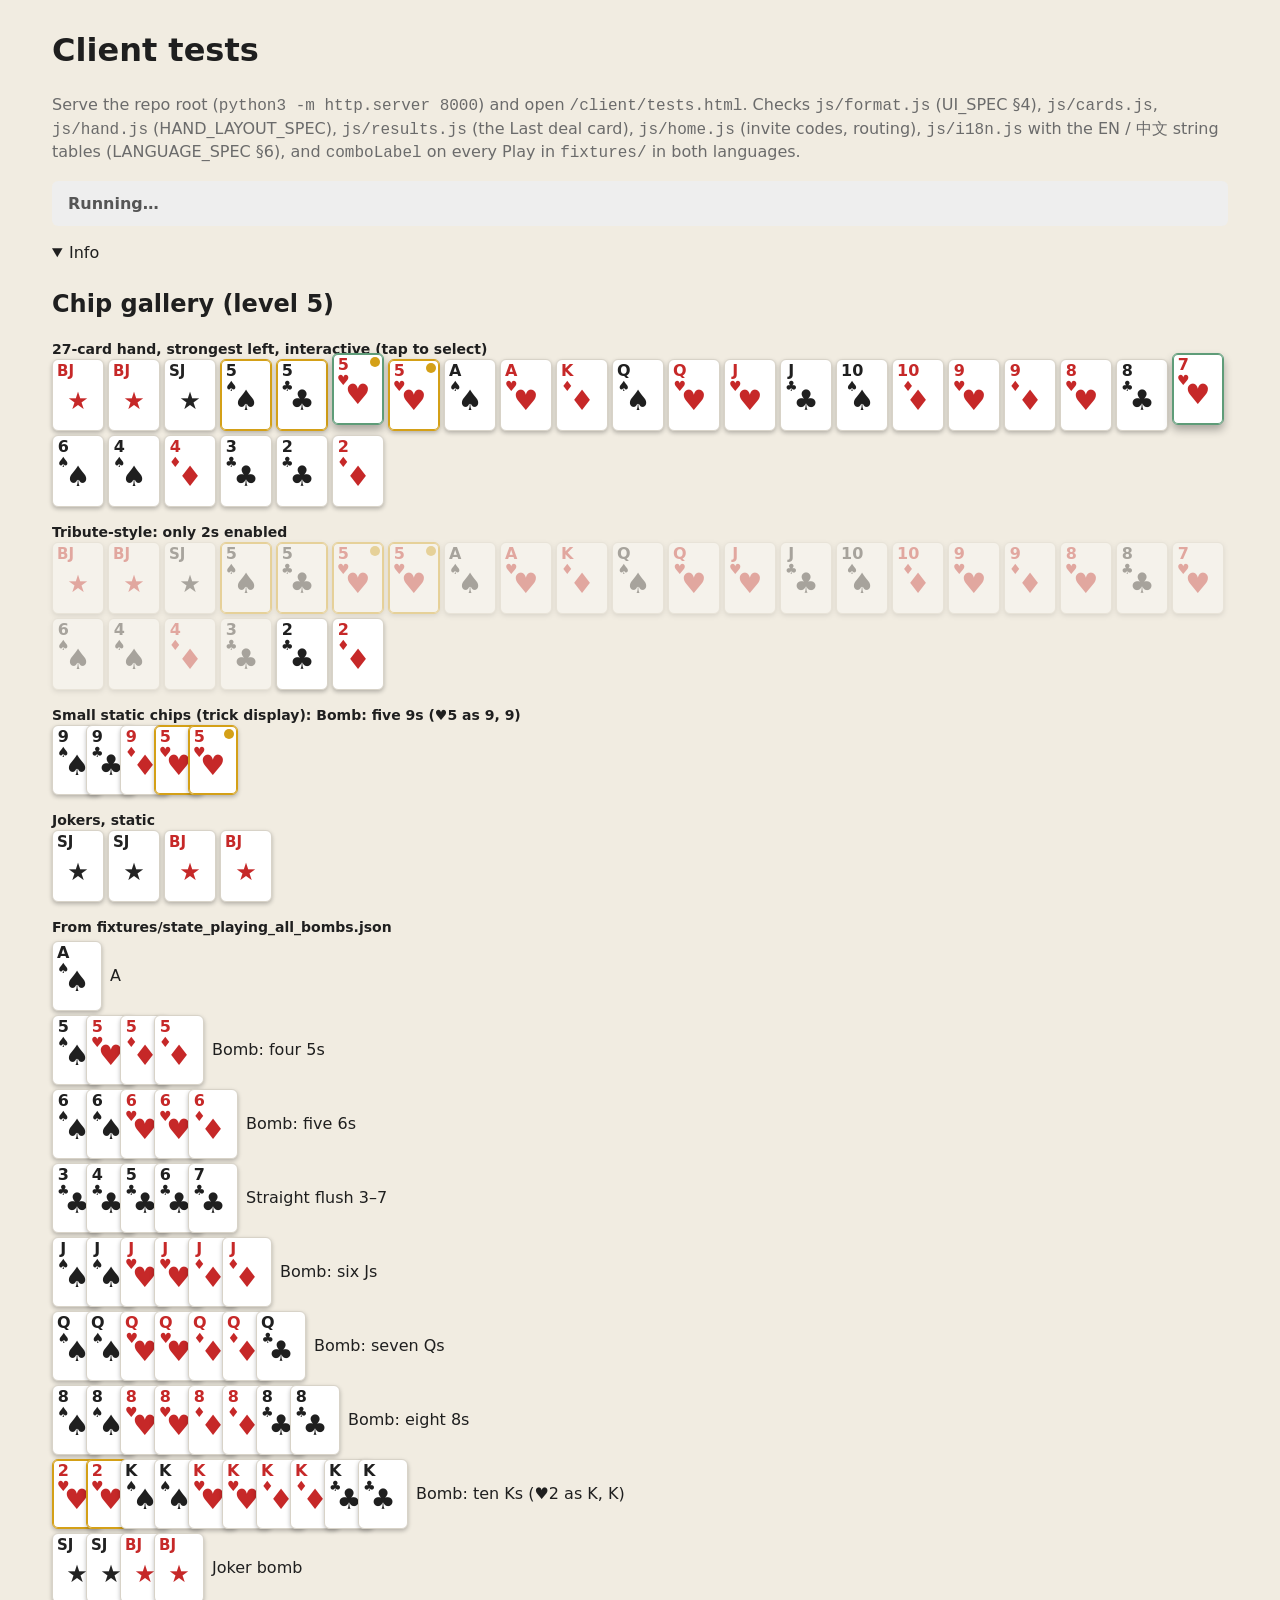
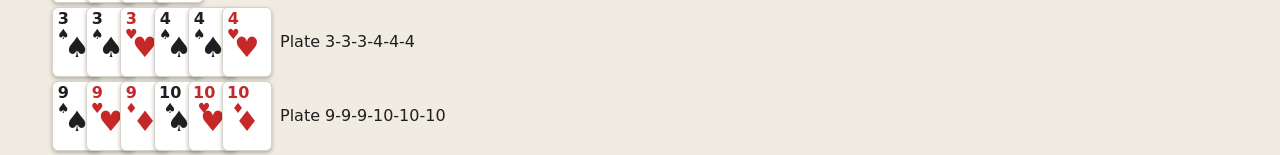
==== commit dc3c0c7f: "Bug and UI fixes - Take back also covers passes (house rule #10); a trick-ending pass   can't be tak" ====
--- a/client/tests.html
+++ b/client/tests.html
@@ -23,7 +23,7 @@
   <h1>Client tests</h1>
   <p class="muted">Serve the repo root (<code>python3 -m http.server 8000</code>) and open
     <code>/client/tests.html</code>. Checks <code>js/format.js</code> (UI_SPEC §4),
-    <code>js/cards.js</code>, <code>js/hand.js</code> (HAND_LAYOUT_SPEC), <code>js/results.js</code> (last-deal lines), <code>js/home.js</code> (invite codes, routing), <code>js/i18n.js</code> with the EN / 中文 string tables (LANGUAGE_SPEC §6), and <code>comboLabel</code> on every Play in <code>fixtures/</code> in both languages.</p>
+    <code>js/cards.js</code>, <code>js/hand.js</code> (HAND_LAYOUT_SPEC), <code>js/results.js</code> (the Last deal card), <code>js/home.js</code> (invite codes, routing), <code>js/i18n.js</code> with the EN / 中文 string tables (LANGUAGE_SPEC §6), and <code>comboLabel</code> on every Play in <code>fixtures/</code> in both languages.</p>
   <div id="summary" class="running">Running…</div>
   <ol id="failures"></ol>
   <details open><summary>Info</summary><ul id="info"></ul></details>
@@ -46,7 +46,7 @@
 } from "./js/hand.js";
 import { store } from "./js/store.js";
 import { lastDealSummary } from "./js/results.js";
-import { parseRoomCode, codeFromInput, routeFromPath, inviteLink, CODE_ALPHABET } from "./js/home.js";
+import { parseRoomCode, codeFromInput, routeFromPath, inviteLink, CODE_LENGTH } from "./js/home.js";
 
 // Every fixture in fixtures/ (see fixtures/README.md). All are scanned for
 // Plays and DealStarts; a missing file is reported as a failure — keep this
@@ -226,7 +226,7 @@
 eq(dealStartLine({ FirstDeal: { revealed: S("Seven", "Club"), leader: 2 } }, SEATS),
   "First deal: 7♣ was turned up — Sam holds it and leads.", "dealStartLine FirstDeal");
 eq(dealStartLine({ AntiTribute: { leader: 1 } }, SEATS),
-  "Anti-tribute (both Big Jokers held) — no tribute. Alex leads.", "dealStartLine AntiTribute");
+  "Anti-tribute: the losing side holds both Big Jokers — no tribute. Alex leads.", "dealStartLine AntiTribute");
 eq(dealStartLine({ Tribute: { leader: 0, exchanges: [
   { payer: 0, receiver: 1, tribute: SJ, returned: S("Three", "Club") },
   { payer: 2, receiver: 3, tribute: S("Five", "Club"), returned: S("Four", "Diamond") },
@@ -287,7 +287,7 @@
 {
   const chip = cardChip(S("Five", "Heart"), "Five");
   ok(chip.classList.contains("chip-level") && chip.classList.contains("chip-wild"), "wildcard chip has level + wild classes");
-  eq(chip.getAttribute("title"), "wildcard", "wildcard chip tooltip");
+  eq(chip.getAttribute("title"), "Wildcard", "wildcard chip tooltip");
   eq(chip.textContent, "5♥♥", "wildcard chip text: corner rank + suit, then the center pip");
   ok(chip.querySelector(".chip-wild-dot") !== null, "wildcard chip has the gold dot");
   const lvl = cardChip(S("Five", "Spade"), "Five");
@@ -802,22 +802,18 @@
 const T = "North-South";
 const STRING_SAMPLES = {
   "common.aTries": { n: 1 },
-  "main.lookingFor": { code: "XYZ234" },
+  "main.lookingFor": { code: "482193" },
   "main.joiningAs": { name: "Josey" },
   "home.errCodeInvalid": { typed: "abc", length: 6 },
-  "gone.noGame": { code: "XYZ234" },
+  "gone.noGame": { code: "482193" },
   "lobby.waitingMore": { n: 2 },
   "lobby.notReady": { names: ["foo", "qux"] },
   "results.matchWon": { team: T },
-  "results.wins": { team: T, finish: "1-2" },
-  "results.finalDeal": { headline: "Team North-South wins 1-2" },
+  "results.played": { name: "Robin" },
+  "results.wins": { team: T },
+  "results.finish": { finish: "1-2" },
   "results.place": { name: "Alex", place: "1st" },
   "results.places": { places: ["Alex 1st", "Sam 2nd"] },
-  "results.placesParen": { places: "Alex 1st, Sam 2nd" },
-  "results.level": { team: T, from: "6", to: "8" },
-  "results.levelYours": { team: T, from: "6", to: "8" },
-  "results.droppedToTwo": { team: T },
-  "results.aAttemptFailed": { team: T, n: 2 },
   "table.sideAria": { team: T, mine: true, level: "8", declaring: true, tries: 1 },
   "table.pennantTitle": { level: "5" },
   "table.pennantAria": { level: "5" },
@@ -851,6 +847,7 @@
   "deal.tribute": { exchanges: ["Josey paid Alex SJ, got back 3♣"], name: "Josey" },
   "deal.returnPart": { from: "Alex", to: "Josey", card: "3♣" },
   "deal.returns": { parts: ["Alex → Josey 3♣"] },
+  "error.withCards": { message: "That play doesn't beat the current play", cards: "9♠ 9♦" },
 };
 {
   const enKeys = Object.keys(EN).sort();
@@ -877,9 +874,9 @@
   eq(EN["table.sideAria"]({ team: "East-West", mine: false, level: "5", declaring: false, tries: null }),
     "Team East-West: level 5", "strings en: sideAria, not yours, not declaring, not at A");
   eq(ZH["table.sideAria"]({ team: "南北方", mine: true, level: "A", declaring: true, tries: 1 }),
-    "南北方（我方）：A级，主打，打A 1/3", "strings zh: sideAria");
-  eq([ZH["results.wins"]({ team: "东西方", finish: "1-2" }), ZH["results.wins"]({ team: "东西方", finish: "1-3" })],
-    ["东西方获胜（1-2，双下）", "东西方获胜（1-3）"], "strings zh: results.wins, 双下 for a 1-2");
+    "南北方（我方）：A级，主打，打A：1/3", "strings zh: sideAria");
+  eq([ZH["results.finish"]({ finish: "1-2" }), ZH["results.finish"]({ finish: "1-3" })],
+    ["1-2 双下", "1-3"], "strings zh: results.finish, 双下 for a 1-2");
   eq([EN["tribute.taskPay"]({ name: null }), ZH["tribute.taskPay"]({ name: null })],
     ["Your task: choose a card to pay as tribute.", "请选择一张牌进贡。"], "strings: taskPay without a name");
 }
@@ -993,51 +990,59 @@
 
 // ---------- home.js: invite codes and routing (LOBBY_FLOW_SPEC §5.1, §6.1, §6.2) ----------
 {
-  eq(CODE_ALPHABET.length, 31, "code alphabet: 31 characters");
-  ok(!/[01OIL]/.test(CODE_ALPHABET), "code alphabet has no 0 O 1 I L");
-  eq(parseRoomCode("XYZ234"), "XYZ234", "parseRoomCode: valid code");
-  eq(parseRoomCode("xyz234"), "XYZ234", "parseRoomCode: lowercase → uppercase");
-  eq(parseRoomCode("  abc789 "), "ABC789", "parseRoomCode: trims");
-  eq(parseRoomCode("XYZ23"), null, "parseRoomCode: too short");
-  eq(parseRoomCode("XYZ2345"), null, "parseRoomCode: too long");
-  eq(["XYZ230", "XYZ23O", "XYZ231", "XYZ23I", "XYZ23L"].map(parseRoomCode), [null, null, null, null, null],
-    "parseRoomCode: 0 O 1 I L are not code characters");
-  eq(parseRoomCode("XY-234"), null, "parseRoomCode: punctuation");
+  eq(CODE_LENGTH, 6, "code length: 6");
+  eq(parseRoomCode("482193"), "482193", "parseRoomCode: valid code");
+  eq(parseRoomCode("012345"), "012345", "parseRoomCode: a leading zero stays (a string, not a number)");
+  eq(parseRoomCode("000000"), "000000", "parseRoomCode: all zeros");
+  eq(parseRoomCode("  482193 "), "482193", "parseRoomCode: trims");
+  eq(parseRoomCode("48219"), null, "parseRoomCode: 5 digits");
+  eq(parseRoomCode("4821930"), null, "parseRoomCode: 7 digits");
+  eq(["48219a", "ABCDEF", "XYZ234", "482 19", "482-19", "+48219", "style.css"].map(parseRoomCode),
+    [null, null, null, null, null, null, null], "parseRoomCode: letters, spaces, punctuation");
+  eq(["١٢٣٤٥٦", "４８２１９３"].map(parseRoomCode), [null, null], "parseRoomCode: only ASCII digits");
   eq([parseRoomCode(null), parseRoomCode(undefined), parseRoomCode("")], [null, null, null], "parseRoomCode: nothing");
 
-  eq(codeFromInput(" xyz234 "), "XYZ234", "codeFromInput: trims + uppercases");
-  eq(codeFromInput("xyz 234"), "XYZ234", "codeFromInput: drops spaces");
-  eq(codeFromInput("XYZ-234"), "XYZ234", "codeFromInput: drops dashes");
-  eq(codeFromInput("http://192.168.1.5:8080/xyz234"), "XYZ234", "codeFromInput: a pasted invite link");
-  eq(codeFromInput("https://example.com/XYZ234/?name=A#x"), "XYZ234", "codeFromInput: link with slash, query, hash");
+  eq(codeFromInput(" 482193 "), "482193", "codeFromInput: trims");
+  eq(codeFromInput("482 193"), "482193", "codeFromInput: drops spaces");
+  eq(codeFromInput("482-193"), "482193", "codeFromInput: drops dashes");
+  eq(codeFromInput("48 21 93\n"), "482193", "codeFromInput: drops any whitespace");
+  eq(codeFromInput("４８２１９３"), "482193", "codeFromInput: full-width digits → ASCII");
+  eq(codeFromInput("http://192.168.1.5:8080/482193"), "482193", "codeFromInput: a pasted invite link");
+  eq(codeFromInput("https://example.com/012345/?name=A#x"), "012345", "codeFromInput: link with slash, query, hash");
   eq(codeFromInput(""), "", "codeFromInput: empty");
-  eq(codeFromInput("abc"), "ABC", "codeFromInput: not validated (parseRoomCode does that)");
+  eq(codeFromInput("abc"), "", "codeFromInput: letters are dropped");
+  eq(codeFromInput("4821"), "4821", "codeFromInput: not validated (parseRoomCode does that)");
+  eq(parseRoomCode(codeFromInput("482 193")), "482193", "Join box: a pasted 482 193 is valid");
+  eq(parseRoomCode(codeFromInput("48219")), null, "Join box: 5 digits is invalid");
 
   eq(routeFromPath("/"), { page: "home" }, "routeFromPath: / → home");
   eq(routeFromPath(""), { page: "home" }, "routeFromPath: empty → home");
   eq(routeFromPath("/client/index.html"), { page: "home" }, "routeFromPath: static server's index.html → home");
   eq(routeFromPath("/index.html"), { page: "home" }, "routeFromPath: /index.html → home");
-  eq(routeFromPath("/XYZ234"), { page: "room", code: "XYZ234" }, "routeFromPath: /XYZ234 → room");
-  eq(routeFromPath("/xyz234"), { page: "room", code: "XYZ234" }, "routeFromPath: lowercase code → uppercase room");
-  eq(routeFromPath("/XYZ234/"), { page: "room", code: "XYZ234" }, "routeFromPath: trailing slash");
+  eq(routeFromPath("/482193"), { page: "room", code: "482193" }, "routeFromPath: /482193 → room");
+  eq(routeFromPath("/012345"), { page: "room", code: "012345" }, "routeFromPath: leading zero kept");
+  eq(routeFromPath("/482193/"), { page: "room", code: "482193" }, "routeFromPath: trailing slash");
   eq(routeFromPath("/nope"), { page: "room", code: null, raw: "nope" }, "routeFromPath: one segment, not a code → no such game");
-  eq(routeFromPath("/XYZ230"), { page: "room", code: null, raw: "XYZ230" }, "routeFromPath: 0 is not a code character");
+  eq(routeFromPath("/XYZ234"), { page: "room", code: null, raw: "XYZ234" }, "routeFromPath: an old letter code is not a code");
+  eq(routeFromPath("/48219"), { page: "room", code: null, raw: "48219" }, "routeFromPath: 5 digits is not a code");
   eq(routeFromPath("/a%20b"), { page: "room", code: null, raw: "a b" }, "routeFromPath: decodes the segment");
   eq(routeFromPath("/%E0%A4%A"), { page: "room", code: null, raw: "%E0%A4%A" }, "routeFromPath: bad escape kept raw");
-  eq(routeFromPath("/XYZ234/ws"), { page: "home" }, "routeFromPath: deeper paths → home");
-
-  eq(inviteLink("http://localhost:8080", "XYZ234"), "http://localhost:8080/XYZ234", "inviteLink: origin + / + code");
-  eq(routeFromPath(new URL(inviteLink("https://g.example", "ABC789")).pathname), { page: "room", code: "ABC789" },
+  eq(routeFromPath("/482193/ws"), { page: "home" }, "routeFromPath: deeper paths → home");
+
+  eq(inviteLink("http://localhost:8080", "482193"), "http://localhost:8080/482193", "inviteLink: origin + / + code");
+  eq(routeFromPath(new URL(inviteLink("https://g.example", "012345")).pathname), { page: "room", code: "012345" },
     "inviteLink round-trips through routeFromPath");
 }
 
-// ---------- results.js: lastDealSummary (the lobby's Last deal panel) ----------
+// ---------- results.js: lastDealSummary (the lobby's Last deal card) ----------
 {
   setLang("en", { save: false });
-  eq(lastDealSummary(null, [], 0), null, "lastDealSummary(null) → null (panel hidden)");
+  eq(lastDealSummary(null, [], 0), null, "lastDealSummary(null) → null (card hidden)");
   const names = ["Josey", "Alex", "Sam", "Robin"];
+  const tile = (team, name, from, to, yours, attempts = null) =>
+    ({ team, name, from, to, changed: from !== to, yours, attempts });
   // A 1-2 by team B at level 5.
-  const d = lastDealSummary({
+  const oneTwo = {
     summary: {
       result: { order: [1, 3, 0, 2] },
       before: { team_levels: ["Two", "Five"], declaring: "B", a_attempts: [0, 0] },
@@ -1048,14 +1053,18 @@
       { Played: { seat: 3, play: { cards: [S("Nine", "Spade"), S("Five", "Heart")], combo: { Pair: R("Nine") }, wildcard_as: ["Nine"] } } },
       { Passed: { seat: 0 } },
     ],
-  }, names, 0);
-  eq(d.headline, "Team East-West wins 1-2", "lastDealSummary 1-2 headline");
+  };
+  const d = lastDealSummary(oneTwo, names, 0);
+  eq(d.winTeam, "B", "lastDealSummary winTeam");
+  eq(d.headline, "East-West wins!", "lastDealSummary headline");
+  eq(d.finish, "1-2", "lastDealSummary finish badge");
   eq(d.places, "Alex 1st, Robin 2nd, Josey 3rd, Sam 4th", "lastDealSummary places");
-  eq(d.levels, [{ text: "Team East-West: 5 → 8", changed: true }, { text: "Team North-South (you): 2 → 2", changed: false }],
-    "lastDealSummary levels, winners first, your team marked");
-  eq(d.notes, [], "lastDealSummary: no notes for a plain deal");
-  eq(Object.keys(d).sort(), ["headline", "levels", "matchWinner", "notes", "places"],
-    "lastDealSummary: no final play (LOBBY_LOOK_SPEC §1)");
+  eq(d.levels, [tile("B", "East-West", "5", "8", false), tile("A", "North-South", "2", "2", true)],
+    "lastDealSummary tiles, winners first, your team marked");
+  // The deal-ending play: the last Played entry (the pass after it skipped),
+  // at the deal level (B's Five, so ♥5 is the wildcard).
+  eq(d.finalPlay, { cards: [S("Nine", "Spade"), S("Five", "Heart")], level: "Five", who: "Robin played:" },
+    "lastDealSummary finalPlay: last Played entry, deal level");
   eq(d.matchWinner, null, "lastDealSummary no match winner");
   // Nobody declaring (a match's first deal).
   const first = lastDealSummary({
@@ -1067,41 +1076,29 @@
     },
     final_trick: [],
   }, names, null);
-  eq(first.headline, "Team North-South wins 1-4", "lastDealSummary first deal, 1-4");
-  eq(first.levels[0].text, "Team North-South: 2 → 4", "lastDealSummary with no seat: no (you)");
-  // The notes name teams by compass too.
-  const aceTries = lastDealSummary({
+  eq([first.headline, first.finish], ["North-South wins!", "1-4"], "lastDealSummary first deal, 1-4");
+  eq(first.levels[0], tile("A", "North-South", "2", "4", false), "lastDealSummary with no seat: not yours");
+  eq(first.finalPlay, null, "lastDealSummary: empty final_trick → no finalPlay");
+  // A failed A attempt goes in that team's tile.
+  const aceFailed = {
     summary: {
       result: { order: [1, 0, 3, 2] },
       before: { team_levels: ["Ace", "Five"], declaring: "A", a_attempts: [0, 0] },
       after: { team_levels: ["Ace", "Seven"], declaring: "B", a_attempts: [1, 0] },
       dropped_to_two: null, match_winner: null,
     },
-  }, names, 1);
-  eq(aceTries.notes, [{ text: "Team North-South: A attempt 1 of 3 failed", bad: false }], "lastDealSummary A-attempt note uses the team name");
-
-  // The same summaries in Chinese.
+  };
+  const ace = lastDealSummary(aceFailed, names, 1);
+  eq(ace.levels.map((l) => l.attempts), [null, { text: "Attempts: 1/3", bad: false }], "lastDealSummary attempts in the failing team's tile");
+
+  // The same in Chinese.
   setLang("zh", { save: false });
-  const dZh = lastDealSummary({
-    summary: {
-      result: { order: [1, 3, 0, 2] },
-      before: { team_levels: ["Two", "Five"], declaring: "B", a_attempts: [0, 0] },
-      after: { team_levels: ["Two", "Eight"], declaring: "B", a_attempts: [0, 0] },
-      dropped_to_two: null, match_winner: null,
-    },
-  }, names, 0);
-  eq(dZh.headline, "东西方获胜（1-2，双下）", "zh lastDealSummary 1-2 headline");
+  const dZh = lastDealSummary(oneTwo, names, 0);
+  eq(dZh.finalPlay.who, "Robin 出牌：", "zh lastDealSummary finalPlay");
+  eq([dZh.headline, dZh.finish], ["东西方获胜！", "1-2 双下"], "zh lastDealSummary headline, 双下 badge");
   eq(dZh.places, "Alex 头游，Robin 二游，Josey 三游，Sam 末游", "zh lastDealSummary places");
-  eq(dZh.levels.map((l) => l.text), ["东西方：5 → 8", "南北方（我方）：2 → 2"], "zh lastDealSummary levels");
-  const aceZh = lastDealSummary({
-    summary: {
-      result: { order: [1, 0, 3, 2] },
-      before: { team_levels: ["Ace", "Five"], declaring: "A", a_attempts: [0, 0] },
-      after: { team_levels: ["Ace", "Seven"], declaring: "B", a_attempts: [1, 0] },
-      dropped_to_two: null, match_winner: null,
-    },
-  }, names, 1);
-  eq(aceZh.notes, [{ text: "南北方：第1次打A失败（共3次）", bad: false }], "zh lastDealSummary A-attempt note");
+  eq(dZh.levels.map((l) => l.name), ["东西方", "南北方"], "zh lastDealSummary tile names");
+  eq(lastDealSummary(aceFailed, names, 1).levels[1].attempts, { text: "打A：1/3", bad: false }, "zh lastDealSummary attempts");
   setLang("en", { save: false });
 }
 
@@ -1110,32 +1107,33 @@
   const load = async (name) =>
     (await fetch(new URL(`../fixtures/${name}.json`, document.baseURI), { cache: "no-store" })).json();
   const summarize = (msg) => lastDealSummary(msg.room.Lobby.last_deal, msg.seats, msg.your_seat);
+  const scores = (d) => d.levels.map((l) => `${l.name}${l.yours ? " (yours)" : ""} ${l.from}→${l.to}${l.attempts ? ` [${l.attempts.text}${l.attempts.bad ? "!" : ""}]` : ""}`);
   setLang("en", { save: false });
 
   eq(summarize(await load("state_lobby")), null, "state_lobby: no last deal");
 
   const between = summarize(await load("state_lobby_between_deals"));
-  eq(between.headline, "Team East-West wins 1-3", "state_lobby_between_deals headline");
+  eq([between.headline, between.finish], ["East-West wins!", "1-3"], "state_lobby_between_deals headline");
   eq(between.places, "Alex 1st, Sam 2nd, Robin 3rd, Josey 4th", "state_lobby_between_deals places");
-  eq(between.levels.map((l) => l.text), ["Team East-West: 6 → 8", "Team North-South (you): A → A"], "state_lobby_between_deals levels");
-  eq(between.notes, [{ text: "Team North-South: A attempt 1 of 3 failed", bad: false }], "state_lobby_between_deals A-attempt line");
+  eq(scores(between), ["East-West 6→8", "North-South (yours) A→A [Attempts: 1/3]"], "state_lobby_between_deals tiles");
   eq(between.matchWinner, null, "state_lobby_between_deals: match not won");
+  eq(between.finalPlay.who, "Robin played:", "state_lobby_between_deals: final play");
 
   const dropped = summarize(await load("state_lobby_dropped_to_two"));
-  eq(dropped.headline, "Team East-West wins 1-4", "state_lobby_dropped_to_two headline");
-  eq(dropped.notes, [{ text: "Team North-South failed at A three times — back to 2.", bad: true }],
-    "state_lobby_dropped_to_two: dropped line, no A-attempt line (Decision 24)");
-  eq(dropped.levels.map((l) => l.text), ["Team East-West: 9 → 10", "Team North-South (you): A → 2"], "state_lobby_dropped_to_two levels");
+  eq([dropped.headline, dropped.finish], ["East-West wins!", "1-4"], "state_lobby_dropped_to_two headline");
+  eq(scores(dropped), ["East-West 9→10", "North-South (yours) A→2 [Attempts: 3/3!]"],
+    "state_lobby_dropped_to_two tiles: 3/3 in red (Decision 24)");
 
   const won = summarize(await load("state_lobby_match_won"));
   eq(won.matchWinner, "A", "state_lobby_match_won: team A won the match");
-  eq(won.headline, "Team North-South wins 1-3", "state_lobby_match_won headline");
-  eq(won.notes, [], "state_lobby_match_won: no A-attempt line for the match winner");
+  eq([won.headline, won.finish], ["North-South wins!", "1-3"], "state_lobby_match_won headline");
+  eq(won.levels.map((l) => l.attempts), [null, null], "state_lobby_match_won: no attempts for the match winner");
+  ok(won.finalPlay && isClean(won.finalPlay.who), `state_lobby_match_won: final play → ${JSON.stringify(won.finalPlay?.who)}`);
 
   setLang("zh", { save: false });
-  const droppedZh = summarize(await load("state_lobby_dropped_to_two"));
-  eq(droppedZh.notes, [{ text: "南北方三次打A不过，退回2。", bad: true }], "zh state_lobby_dropped_to_two: dropped line");
-  eq(summarize(await load("state_lobby_between_deals")).headline, "东西方获胜（1-3）", "zh state_lobby_between_deals headline");
+  eq(scores(summarize(await load("state_lobby_dropped_to_two"))), ["东西方 9→10", "南北方 (yours) A→2 [打A：3/3!]"],
+    "zh state_lobby_dropped_to_two tiles");
+  eq(summarize(await load("state_lobby_between_deals")).headline, "东西方获胜！", "zh state_lobby_between_deals headline");
   setLang("en", { save: false });
 }
 
--- a/client/style.css
+++ b/client/style.css
@@ -379,7 +379,6 @@
   flex: 1;
   font-weight: 700;
   letter-spacing: 0.12em;
-  text-transform: uppercase;
 }
 .home-join-row input::placeholder { font-weight: 400; }
 .home-join-row button { border-color: var(--btn-border); border-radius: 8px; font-weight: 600; }
@@ -426,7 +425,7 @@
 .lobby-title { margin: 0; font-size: 22px; }
 
 /* The title row: "Lobby" on the left, the invite line (LOBBY_FLOW_SPEC
-   §6.3: "Invite: XYZ234 [Copy link]") on the right; stacked on phones. */
+   §6.3: "Invite: 482193 [Copy link]") on the right; stacked on phones. */
 .lobby-head {
   display: flex;
   flex-wrap: wrap;
@@ -568,16 +567,30 @@
   text-align: center;
 }
 
+/* A section's header band (Last deal, Settings): a gold-tinted strip across
+   the top of the card with a small uppercase title and an optional note on
+   the right (docs/mockups/last_deal_mockup.html, option D). */
+.sec-band {
+  display: flex;
+  flex-wrap: wrap;
+  align-items: center;
+  justify-content: space-between;
+  gap: 2px 10px;
+  padding: 7px 16px;
+  background: linear-gradient(#fbf4e3, #f1e5c8);
+  border-bottom: 1px solid #e3d3ad;
+}
+.sec-band h2 { margin: 0; font-size: 13px; font-weight: 800; letter-spacing: 0.1em; text-transform: uppercase; color: #8a6512; }
+.sec-band-note { color: var(--muted); font-size: 12px; }
+
 /* Table settings (LOBBY_FLOW_SPEC §6.3): levels + declaring team. */
 .lobby-settings {
-  padding: 12px 16px;
+  overflow: hidden;
   background: var(--cream);
   border: 1px solid var(--line);
   border-radius: 10px;
 }
-.settings-head { display: flex; flex-wrap: wrap; align-items: baseline; gap: 4px 10px; margin-bottom: 8px; }
-.settings-head h2 { margin: 0; font-size: 16px; }
-.settings-head .muted { font-size: 13px; }
+.settings-body { padding: 10px 16px 12px; }
 .settings-team {
   display: flex;
   flex-wrap: wrap;
@@ -627,7 +640,8 @@
   .lobby-head { flex-direction: column; align-items: flex-start; padding-left: calc(var(--lang-inset) - 8px); }
   .lobby-teams { grid-template-columns: minmax(0, 1fr); }
   .ready-toggle { width: 100%; min-width: 0; }
-  .lobby-settings { padding: 10px 12px; }
+  .settings-body { padding: 8px 12px 10px; }
+  .sec-band { padding: 6px 12px; }
   .settings-declaring { gap: 0 10px; }
   .lobby-actions button { flex: 1; white-space: nowrap; }
   /* The confirm's question gets its own row; its buttons share the next. */
@@ -1155,6 +1169,9 @@
   gap: 8px;
 }
 .trick-actions button { min-width: 0; min-height: 34px; padding: 4px 14px; font-size: 15px; }
+/* You're out: no hand and no toolbar, so they'd cover the action bar's
+   buttons. Their own right-aligned row above the bar instead. */
+.trick-actions.is-own-row { position: static; justify-content: flex-end; }
 @media (max-width: 699px) {
   /* Phone: their own right-aligned row above the toolbar (the toolbar's
      three buttons already fill the line). */
@@ -1260,27 +1277,90 @@
   .tribute-actions button { flex: 1; }
 }
 
-/* === results (U5; the lobby's Last deal card, LOBBY_FLOW_SPEC §6.3 as
-   amended by LOBBY_LOOK_SPEC §1) === */
+/* === results: the lobby's Last deal card (LOBBY_FLOW_SPEC §6.3, redesigned
+   per docs/mockups/last_deal_mockup.html option D): header band, the final
+   play on a patch of felt (left), the winners' strip and one score tile per
+   team (right). === */
 
 .results-panel {
-  padding: 12px 16px;
+  overflow: hidden;
   background: var(--cream);
   border: 1px solid var(--line);
   border-radius: 10px;
 }
-.results-panel.is-match-over { border: 2px solid var(--gold); background: #fff8e1; }
-.results-headline { margin: 0 0 8px; font-size: 18px; }
-.results-title { margin: 0 0 8px; font-size: 16px; }
-.results-deal { margin: 0; }
-.results-places { margin-left: 6px; color: var(--muted); font-size: 13px; }
-.results-levels { display: flex; flex-wrap: wrap; gap: 2px 24px; margin: 4px 0 0; }
-.results-level.is-changed { font-weight: 700; }
-.results-note { margin: 4px 0 0; }
-.results-note.is-bad { color: var(--danger); font-weight: 600; }
+.results-panel.is-match-over { border: 2px solid var(--gold); }
+.results-panel.is-match-over .sec-band { background: linear-gradient(#fff3c4, #f6df8a); border-bottom-color: var(--gold); }
+.results-body {
+  display: grid;
+  grid-template-columns: auto minmax(0, 1fr);
+  gap: 12px 16px;
+  padding: 12px 16px 14px;
+}
+.results-body.no-felt { grid-template-columns: minmax(0, 1fr); }
+
+.results-felt {
+  display: flex;
+  flex-direction: column;
+  align-items: center;
+  justify-content: center;
+  gap: 6px;
+  min-width: 150px;
+  padding: 8px 16px;
+  background: radial-gradient(var(--felt-light), var(--felt));
+  border: 3px solid var(--rim);
+  border-radius: 12px;
+}
+.results-who { color: var(--felt-ink); font-size: 13px; font-weight: 600; }
+.results-felt .chip.chip-small { width: 38px; height: 54px; }
+.results-felt .chip-small .chip-corner { font-size: 13px; top: 2px; left: 4px; }
+.results-felt .chip-small .chip-pip { font-size: 19px; padding-top: 12px; }
+.results-felt .card-row-small .chip + .chip { margin-left: -12px; }
+
+/* Team colours for the strip and tiles. */
+.results-strip.team-a, .results-tile.team-a { --t: var(--team-a); --t-ink: var(--team-a-ink); --t-tint: #f3edfb; }
+.results-strip.team-b, .results-tile.team-b { --t: var(--team-b); --t-ink: var(--team-b-ink); --t-tint: #fdf1e4; }
+
+.results-right { display: flex; flex-direction: column; gap: 8px; min-width: 0; }
+.results-strip { padding: 7px 12px; background: var(--t-tint); border-left: 5px solid var(--t); border-radius: 8px; }
+.results-headline { font-size: 18px; line-height: 1.25; }
+.results-win { font-weight: 800; color: var(--t-ink); }
+.results-finish {
+  display: inline-block;
+  padding: 1px 7px;
+  border-radius: 999px;
+  font-size: 12px;
+  font-weight: 700;
+  color: #fff;
+  background: var(--t);
+  vertical-align: 2px;
+}
+.results-places { color: var(--muted); font-size: 13px; }
+
+.results-board { display: grid; grid-template-columns: repeat(2, minmax(0, 1fr)); gap: 8px; }
+.results-tile {
+  display: flex;
+  align-items: center;
+  justify-content: space-between;
+  gap: 8px;
+  min-width: 0;
+  padding: 6px 12px;
+  background: var(--surface);
+  border: 1px solid var(--line);
+  border-left: 4px solid var(--t);
+  border-radius: 8px;
+}
+.results-tile-name { display: flex; flex-direction: column; min-width: 0; line-height: 1.2; font-weight: 700; color: var(--t-ink); }
+.results-tile-you { color: var(--muted); font-size: 12px; font-weight: 600; }
+.results-score { display: flex; flex-direction: column; align-items: flex-end; line-height: 1.15; }
+.results-levels { display: flex; align-items: center; gap: 6px; font-size: 20px; font-weight: 500; white-space: nowrap; }
+.results-arrow { color: var(--muted); font-size: 16px; }
+.results-attempts { color: var(--muted); font-size: 12px; font-weight: 700; white-space: nowrap; }
+.results-attempts.is-bad { color: var(--danger); }
 
 @media (max-width: 699px) {
-  .results-panel { padding: 10px 12px; }
+  .results-body { grid-template-columns: minmax(0, 1fr); padding: 10px 12px 12px; }
+  .results-tile { padding: 6px 10px; }
+  .results-levels { font-size: 18px; }
 }
 
 /* === hand (H2: stacks + groups, HAND_LAYOUT_SPEC §2, §3, §5) === */
